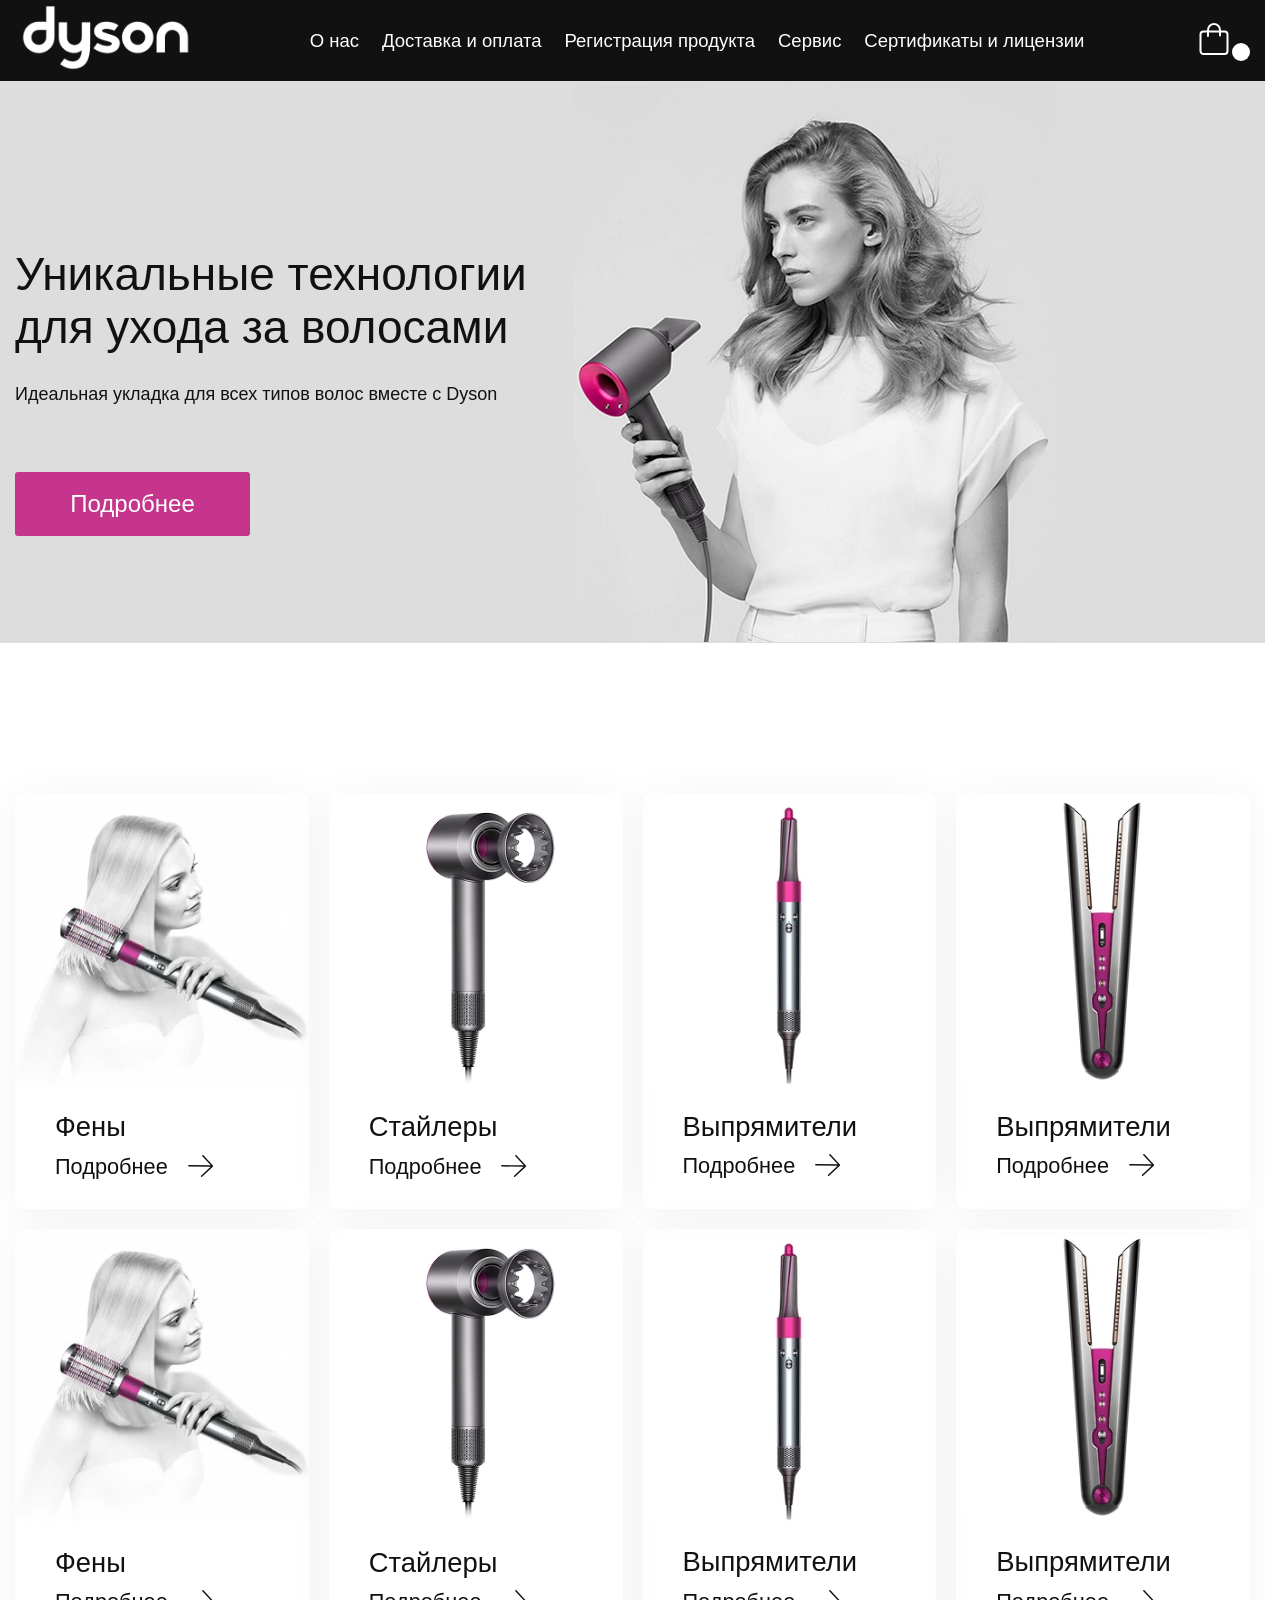
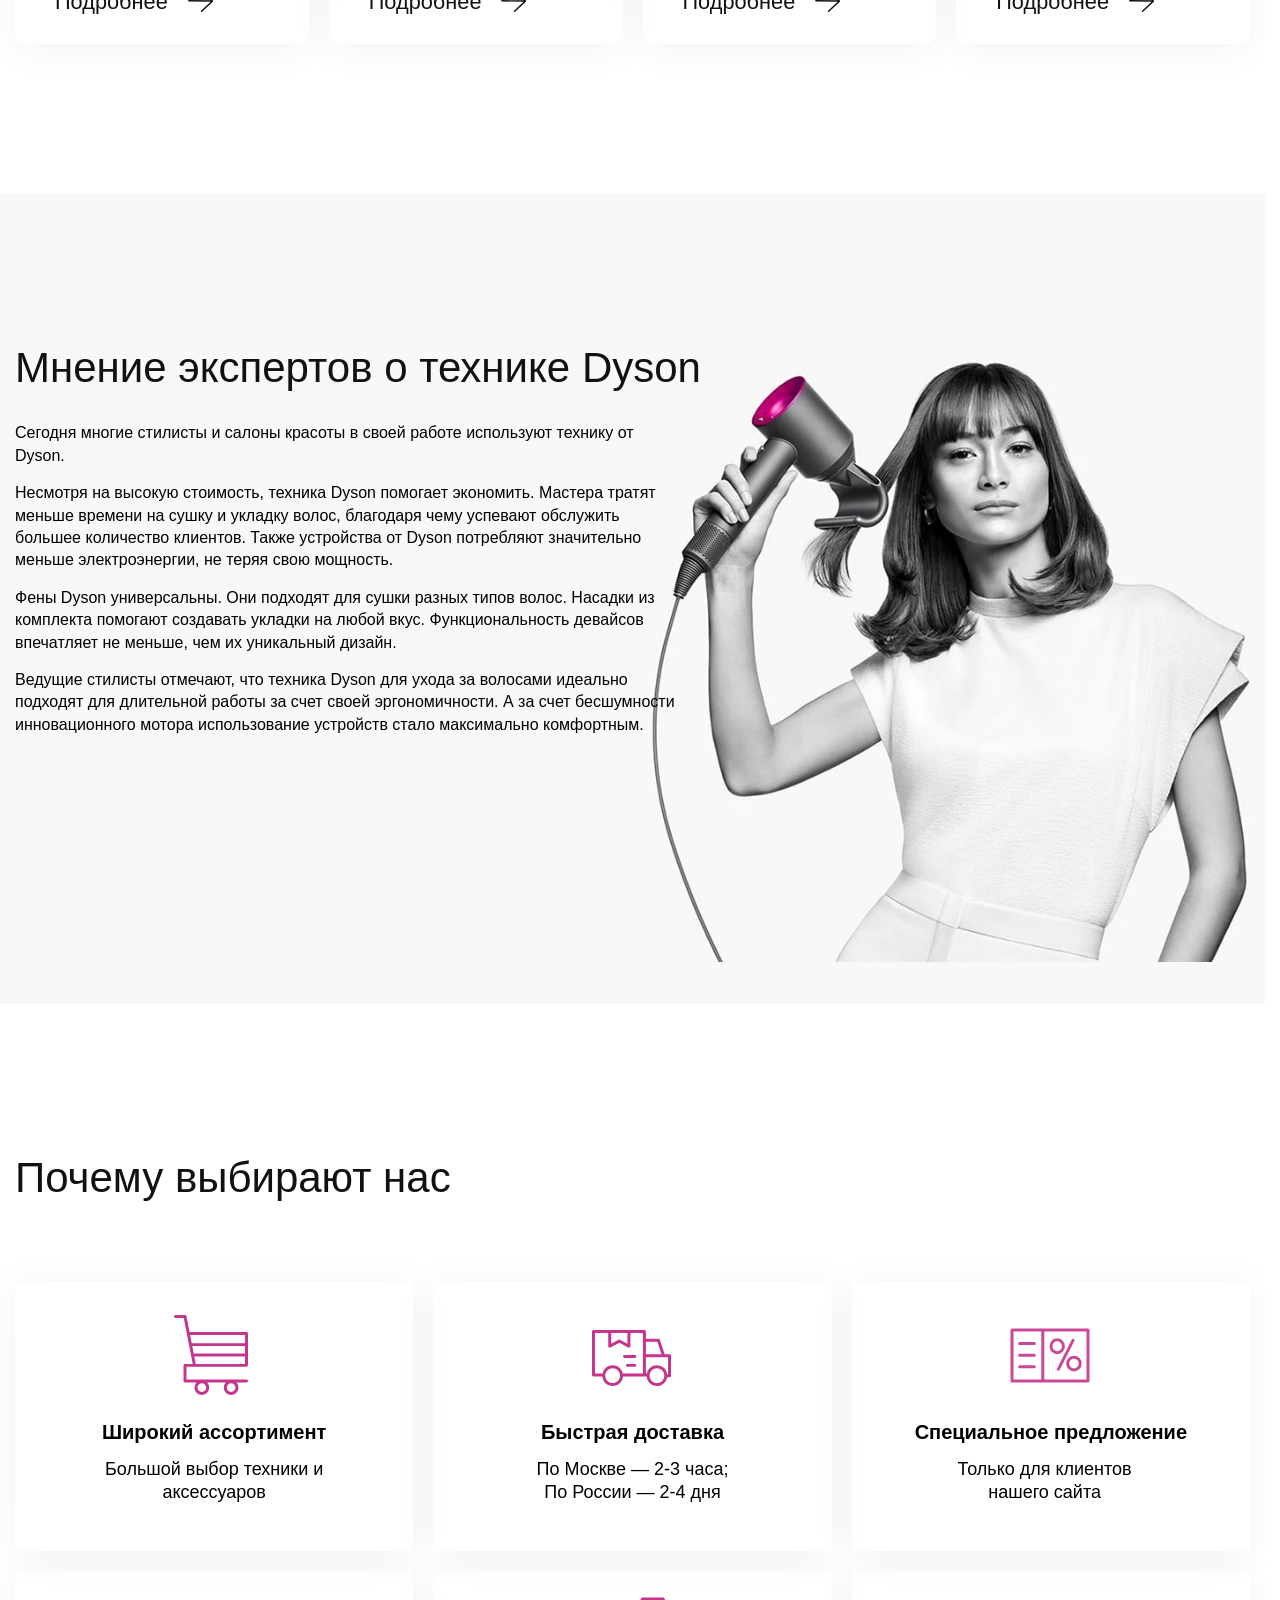
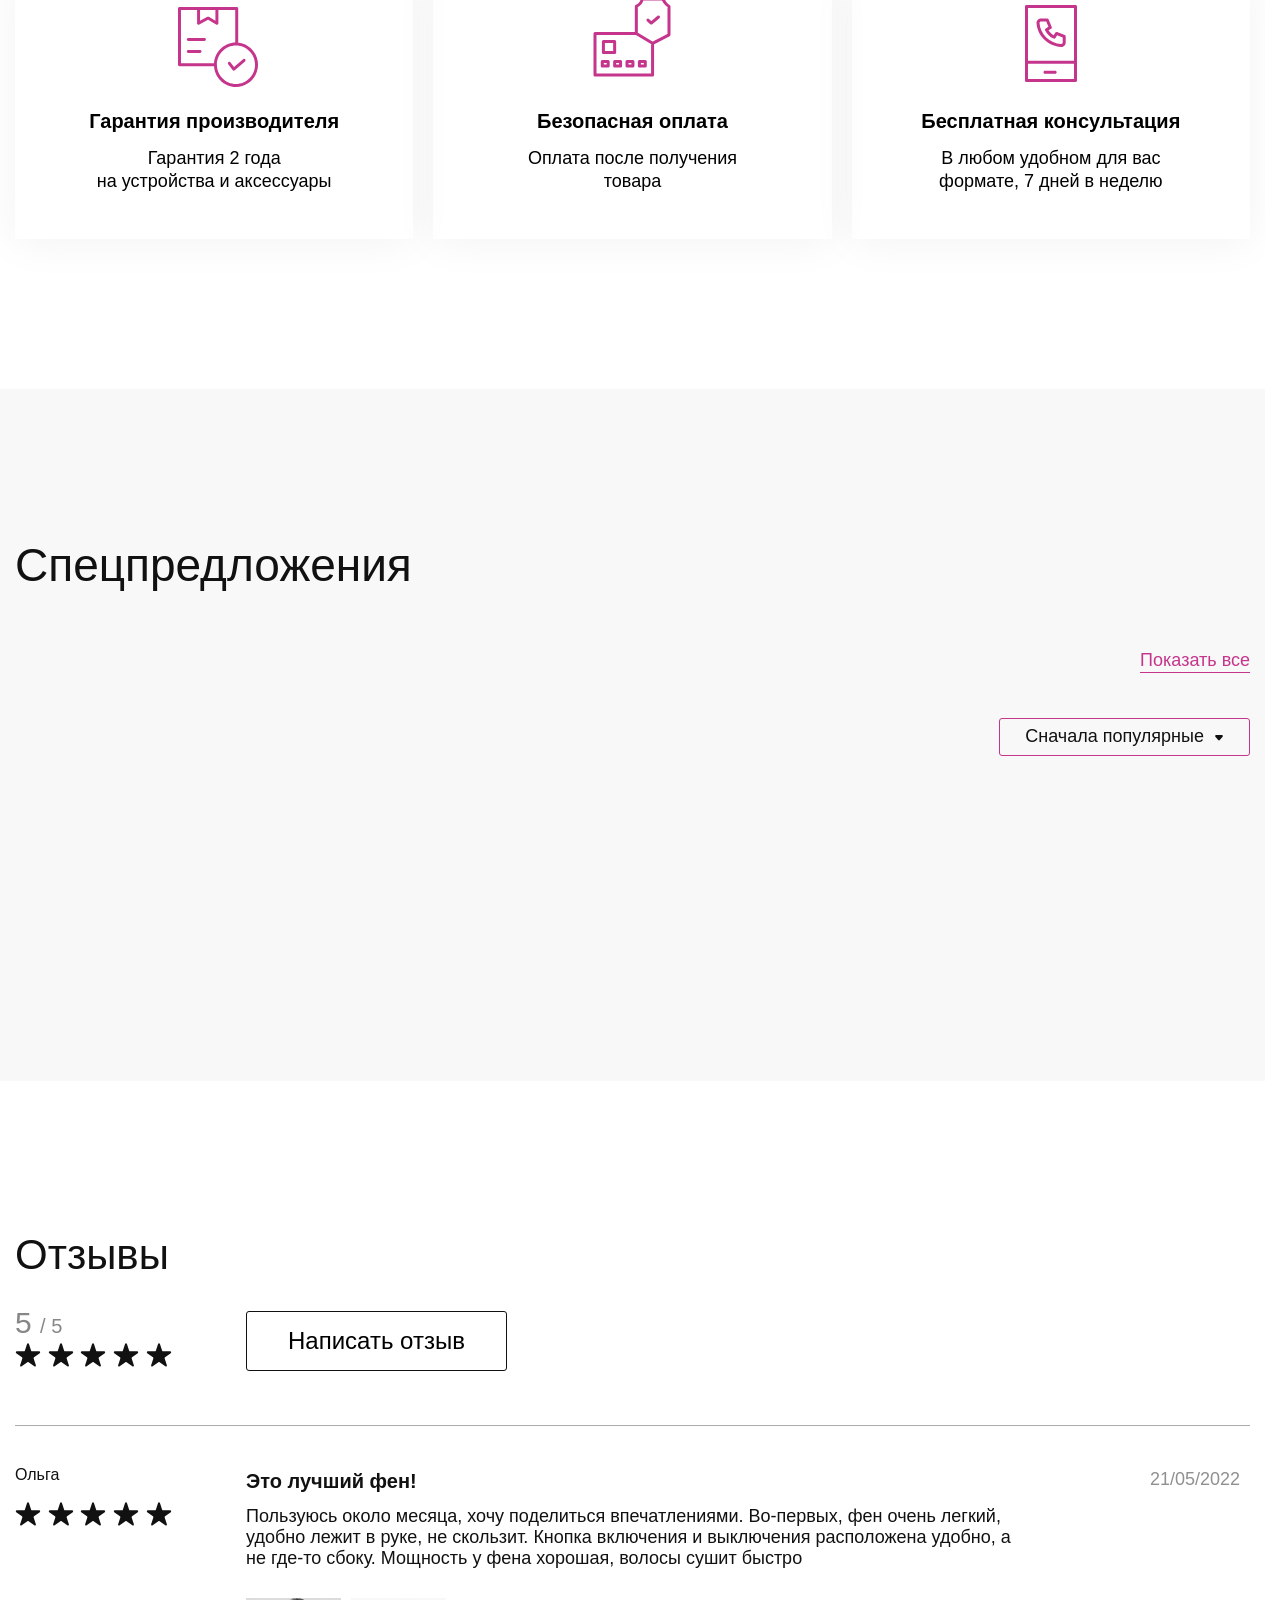
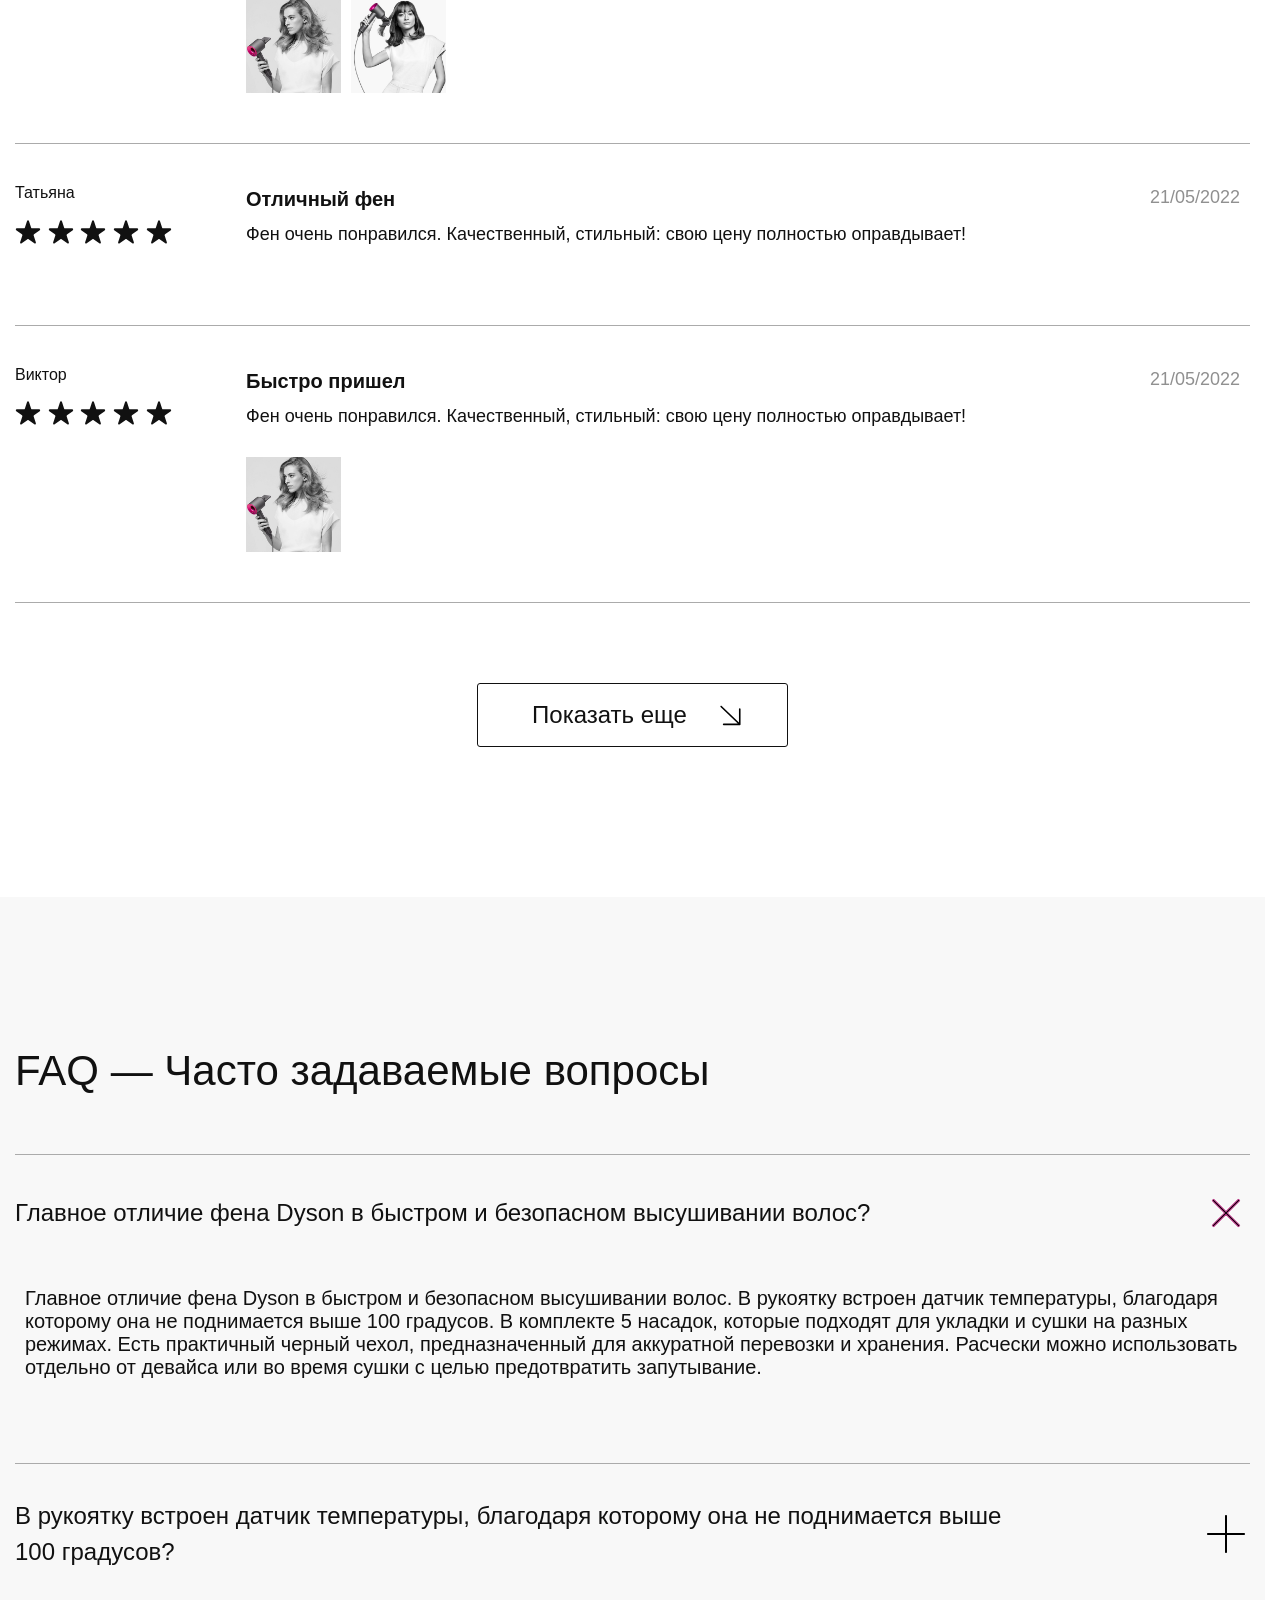
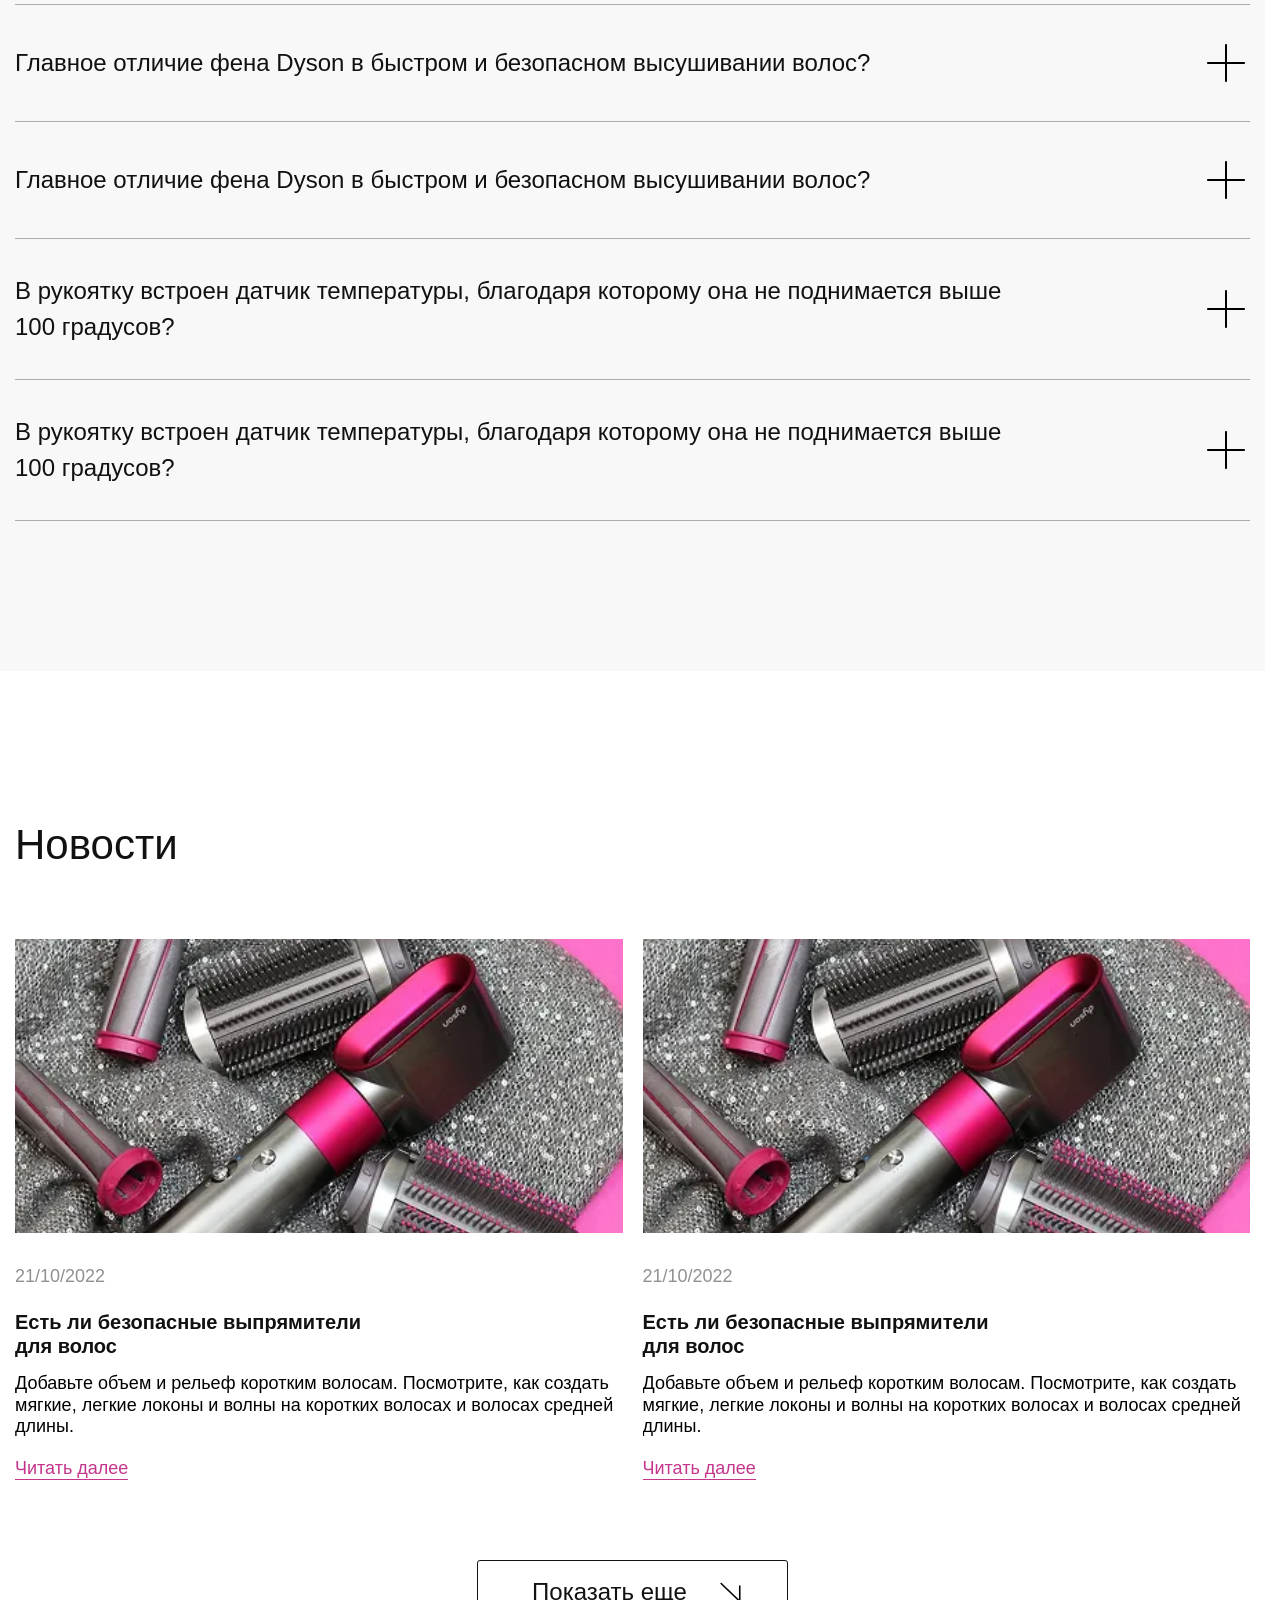
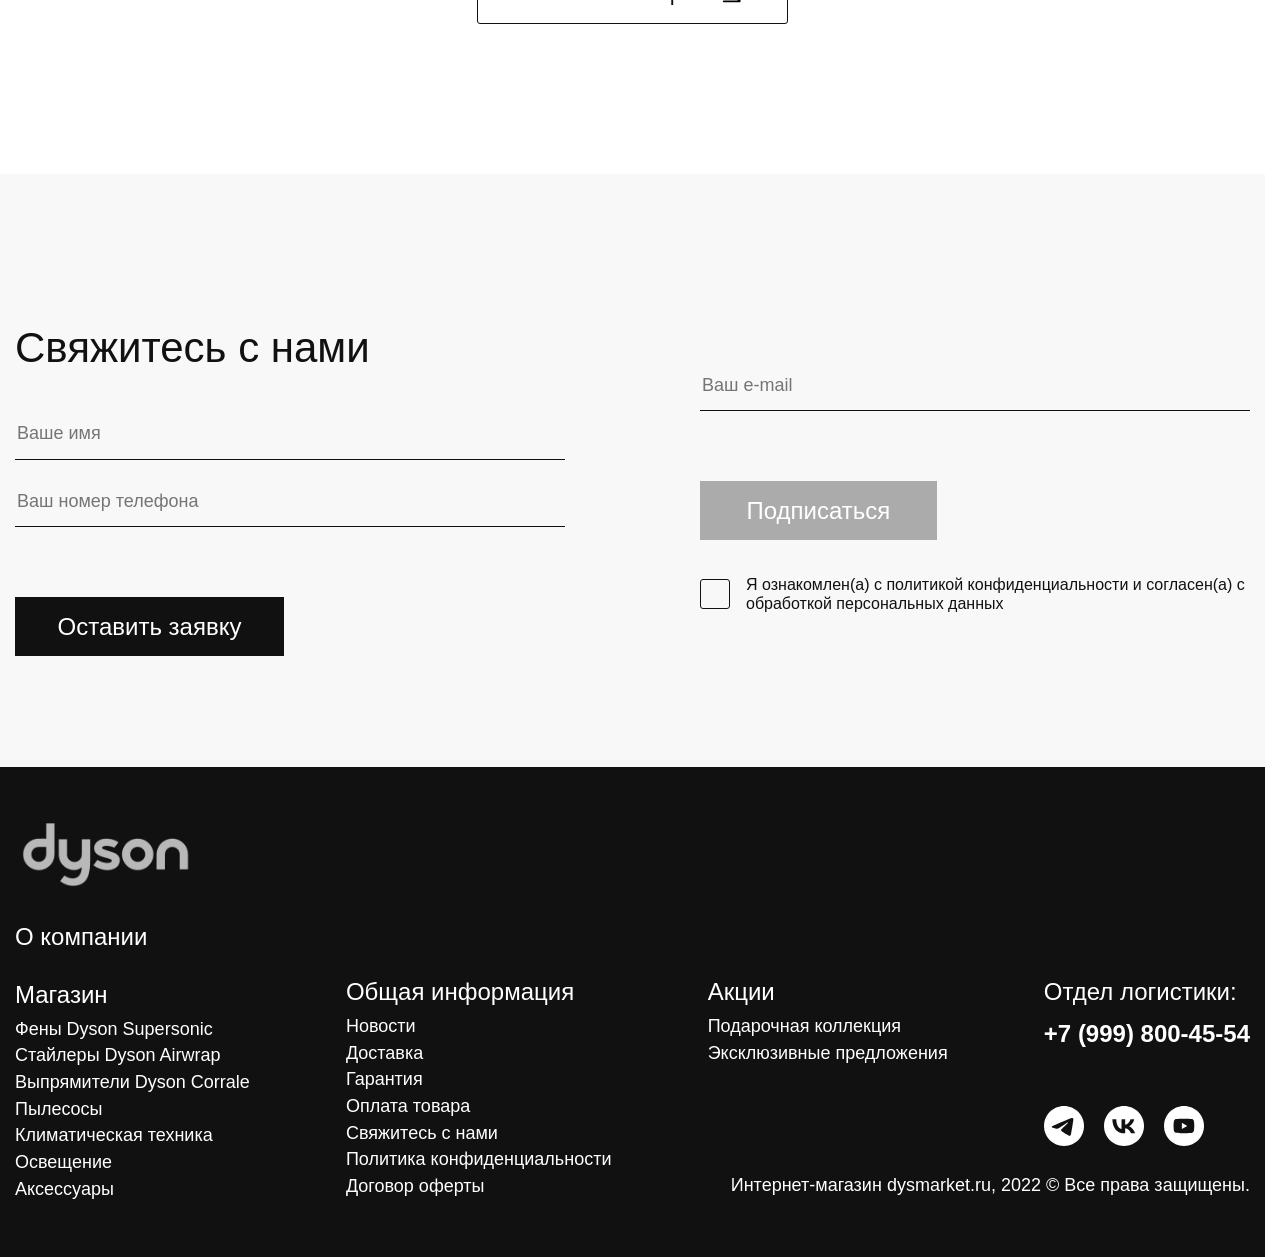
==== index.html @ 35bbd087 "Initial commit" ====
<!doctype html>
<html class="page" lang="ru">
  <head>
    <meta charset="UTF-8" />
    <meta name="viewport" content="width=device-width, initial-scale=1.0" />
    <link rel="stylesheet" href="./css/index.css" />
    <link rel="shortcut icon" href="./icons/favicon.ico" type="image/x-icon" />
    <script defer src="./js/index.js" type="module"></script>
    <title>Dyson</title>
  </head>
  <body class="page__body">
    <header class="header">
      <div class="container header__container">
        <button
          class="header__burger-btn burger"
          type="button"
          aria-label="Открыть меню"
        >
          <svg class="burger__icons" width="50" height="50">
            <use
              class="burger__icon-menu"
              href="./icons/sprite.svg#burger"
            ></use>
            <use
              class="burger__icon-cross"
              href="./icons/sprite.svg#cross"
            ></use>
          </svg>
        </button>
        <a href="/">
          <img
            class="header__logo"
            src="./images/logo.svg"
            width="183"
            height="77"
            alt="Логотип Dyson"
          />
        </a>

        <nav
          class="header__nav header__menu"
          id="header__menu"
          aria-label="Главное меню"
        >
          <ul class="menu__list">
            <li class="menu__item">
              <a class="menu__link" href="#about">О нас</a>
            </li>
            <li class="menu__item">
              <a class="menu__link" href="#delivery-pay">Доставка и оплата</a>
            </li>
            <li class="menu__item">
              <a class="menu__link" href="#register">Регистрация продукта</a>
            </li>
            <li class="menu__item">
              <a class="menu__link" href="#service">Сервис</a>
            </li>
            <li class="menu__item">
              <a class="menu__link" href="#certificates"
                >Сертификаты и лицензии</a
              >
            </li>
          </ul>
        </nav>

        <div class="header__cart-group">
          <a href="./cart.html">
            <svg class="header__cart" width="36" height="36">
              <use
                class="header__cart-icon"
                href="./icons/sprite.svg#cart"
              ></use>
            </svg>
          </a>
          <div class="header__cart-product">
            <p class="header__cart-quantity"></p>
          </div>
        </div>
      </div>
    </header>
    <section class="hero__section">
      <div class="container hero__container">
        <div class="hero__wrapper">
          <div class="hero__info-dec">
            <h1 class="hero__title title" style="grid-area: box-1">
              Уникальные технологии для ухода за волосами
            </h1>
            <p class="hero__text text-light" style="grid-area: box-2">
              Идеальная укладка для всех типов волос вместе с Dyson
            </p>
            <button class="hero__button" type="button" style="grid-area: box-3">
              Подробнее
            </button>
          </div>
          <h1 class="hero__title-mob title" style="grid-area: box-1">
            Уникальные технологии для ухода за волосами
          </h1>
          <div style="grid-area: box-2">
            <p class="hero__text-mob text-light">
              Идеальная укладка для всех типов волос вместе с Dyson
            </p>
            <button class="hero__button-mob" type="button">Подробнее</button>
          </div>

          <picture class="hero__picture-box" style="grid-area: box-3">
            <source
              srcset="./images/hero-img.webp"
              type="image/webp"
              width="481"
              height="850"
            />
            <img
              class="hero__image"
              src="./images/hero-img.png"
              width="481"
              height="864"
              alt="Девушка сушит волосы феном Dyson"
            />
          </picture>
        </div>
      </div>
    </section>
    <section class="categories__section section">
      <div class="container categories__container">
        <div class="categories__list">
          <article class="categories__article">
            <a class="categories__article-link" href="#">
              <picture>
                <source
                  srcset="./images/categories/categories-1-img.webp"
                  type="image/webp"
                />
                <img
                  class="categories__article-image"
                  src="./images/categories/categories-1-img.png"
                  width="325"
                  height="325"
                  loading="lazy"
                  alt="Девушка укладывает волосы стайлером Dyson"
                />
              </picture>
              <div class="categories__article-info">
                <h3 class="categories__article-title title">Фены</h3>
                <div class="categories__article-details">
                  <p class="categories__article-details-link">Подробнее</p>
                  <svg class="categories__article-svg" width="28" height="25">
                    <use
                      class="categories__article-icon"
                      href="./icons/main-sprite.svg#arrow"
                    ></use>
                  </svg>
                </div>
              </div>
            </a>
          </article>
          <article class="categories__article">
            <a class="categories__article-link" href="#">
              <picture>
                <source
                  srcset="./images/categories/categories-2-img.webp"
                  type="image/webp"
                />
                <img
                  class="categories__article-image"
                  src="./images/categories/categories-2-img.png"
                  width="325"
                  height="325"
                  loading="lazy"
                  alt="Девушка укладывает волосы стайлером Dyson"
                />
              </picture>
              <div class="categories__article-info">
                <h3 class="categories__article-title title">Стайлеры</h3>
                <div class="categories__article-details">
                  <p class="categories__article-details-link">Подробнее</p>
                  <svg class="categories__article-svg" width="28" height="25">
                    <use
                      class="categories__article-icon"
                      href="./icons/main-sprite.svg#arrow"
                    ></use>
                  </svg>
                </div>
              </div>
            </a>
          </article>
          <article class="categories__article">
            <a class="categories__article-link" href="#">
              <picture>
                <source
                  srcset="./images/categories/categories-3-img.webp"
                  type="image/webp"
                />
                <img
                  class="categories__article-image"
                  src="./images/categories/categories-3-img.png"
                  width="325"
                  height="325"
                  loading="lazy"
                  alt="Девушка укладывает волосы стайлером Dyson"
                />
              </picture>
              <div class="categories__article-info">
                <h3 class="categories__article-title title">Выпрямители</h3>
                <div class="categories__article-details">
                  <p class="categories__article-details-link">Подробнее</p>
                  <svg class="categories__article-svg" width="28" height="25">
                    <use
                      class="categories__article-icon"
                      href="./icons/main-sprite.svg#arrow"
                    ></use>
                  </svg>
                </div>
              </div>
            </a>
          </article>
          <article class="categories__article">
            <a class="categories__article-link" href="#">
              <picture>
                <source
                  srcset="./images/categories/categories-4-img.webp"
                  type="image/webp"
                />
                <img
                  class="categories__article-image"
                  src="./images/categories/categories-4-img.png"
                  width="325"
                  height="325"
                  loading="lazy"
                  alt="Девушка укладывает волосы стайлером Dyson"
                />
              </picture>
              <div class="categories__article-info">
                <h3 class="categories__article-title title">Выпрямители</h3>
                <div class="categories__article-details">
                  <p class="categories__article-details-link">Подробнее</p>
                  <svg class="categories__article-svg" width="28" height="25">
                    <use
                      class="categories__article-icon"
                      href="./icons/main-sprite.svg#arrow"
                    ></use>
                  </svg>
                </div>
              </div>
            </a>
          </article>
          <article class="categories__article">
            <a class="categories__article-link" href="#">
              <picture>
                <source
                  srcset="./images/categories/categories-1-img.webp"
                  type="image/webp"
                />
                <img
                  class="categories__article-image"
                  src="./images/categories/categories-1-img.png"
                  width="325"
                  height="325"
                  loading="lazy"
                  alt="Девушка укладывает волосы стайлером Dyson"
                />
              </picture>
              <div class="categories__article-info">
                <h3 class="categories__article-title title">Фены</h3>
                <div class="categories__article-details">
                  <p class="categories__article-details-link">Подробнее</p>
                  <svg class="categories__article-svg" width="28" height="25">
                    <use
                      class="categories__article-icon"
                      href="./icons/main-sprite.svg#arrow"
                    ></use>
                  </svg>
                </div>
              </div>
            </a>
          </article>
          <article class="categories__article">
            <a class="categories__article-link" href="#">
              <picture>
                <source
                  srcset="./images/categories/categories-2-img.webp"
                  type="image/webp"
                />
                <img
                  class="categories__article-image"
                  src="./images/categories/categories-2-img.png"
                  width="325"
                  height="325"
                  loading="lazy"
                  alt="Девушка укладывает волосы стайлером Dyson"
                />
              </picture>
              <div class="categories__article-info">
                <h3 class="categories__article-title title">Стайлеры</h3>
                <div class="categories__article-details">
                  <p class="categories__article-details-link">Подробнее</p>
                  <svg class="categories__article-svg" width="28" height="25">
                    <use
                      class="categories__article-icon"
                      href="./icons/main-sprite.svg#arrow"
                    ></use>
                  </svg>
                </div>
              </div>
            </a>
          </article>
          <article class="categories__article">
            <a class="categories__article-link" href="#">
              <picture>
                <source
                  srcset="./images/categories/categories-3-img.webp"
                  type="image/webp"
                />
                <img
                  class="categories__article-image"
                  src="./images/categories/categories-3-img.png"
                  width="325"
                  height="325"
                  loading="lazy"
                  alt="Девушка укладывает волосы стайлером Dyson"
                />
              </picture>
              <div class="categories__article-info">
                <h3 class="categories__article-title title">Выпрямители</h3>
                <div class="categories__article-details">
                  <p class="categories__article-details-link">Подробнее</p>
                  <svg class="categories__article-svg" width="28" height="25">
                    <use
                      class="categories__article-icon"
                      href="./icons/main-sprite.svg#arrow"
                    ></use>
                  </svg>
                </div>
              </div>
            </a>
          </article>
          <article class="categories__article">
            <a class="categories__article-link" href="#">
              <picture>
                <source
                  srcset="./images/categories/categories-4-img.webp"
                  type="image/webp"
                />
                <img
                  class="categories__article-image"
                  src="./images/categories/categories-4-img.png"
                  width="325"
                  height="325"
                  loading="lazy"
                  alt="Девушка укладывает волосы стайлером Dyson"
                />
              </picture>
              <div class="categories__article-info">
                <h3 class="categories__article-title title">Выпрямители</h3>
                <div class="categories__article-details">
                  <p class="categories__article-details-link">Подробнее</p>
                  <svg class="categories__article-svg" width="28" height="25">
                    <use
                      class="categories__article-icon"
                      href="./icons/main-sprite.svg#arrow"
                    ></use>
                  </svg>
                </div>
              </div>
            </a>
          </article>
        </div>
      </div>
    </section>
    <section class="opinion__section">
      <div class="container opinion__container">
        <div class="opinion__wrapper">
          <div class="opinion__info">
            <h2 class="opinion__title title">
              Мнение экспертов о технике Dyson
            </h2>
            <div class="opinion__text text-regular">
              <p class="opinion__paragraph">
                Сегодня многие стилисты и салоны красоты в своей работе
                используют технику от Dyson.
              </p>
              <p class="opinion__paragraph">
                Несмотря на высокую стоимость, техника Dyson помогает экономить.
                Мастера тратят меньше времени на сушку и укладку волос,
                благодаря чему успевают обслужить большее количество клиентов.
                Также устройства от Dyson потребляют значительно меньше
                электроэнергии, не теряя свою мощность.
              </p>
              <p class="opinion__paragraph">
                Фены Dyson универсальны. Они подходят для сушки разных типов
                волос. Насадки из комплекта помогают создавать укладки на любой
                вкус. Функциональность девайсов впечатляет не меньше, чем их
                уникальный дизайн.
              </p>
              <p class="opinion__paragraph">
                Ведущие стилисты отмечают, что техника Dyson для ухода за
                волосами идеально подходят для длительной работы за счет своей
                эргономичности. А за счет бесшумности инновационного мотора
                использование устройств стало максимально комфортным.
              </p>
            </div>
          </div>
          <picture class="opinion__image-box">
            <source srcset="./images/opinion-img.webp" type="image/webp" />
            <img
              class="opinion__image"
              src="./images/opinion-img.png"
              width="700"
              height="700"
              alt="Девушка укладывает волосы феном Dyson"
            />
          </picture>
          <picture class="opinion__image-box-fake">
            <source srcset="./images/opinion-img.webp" type="image/webp" />
            <img
              class="opinion__image-fake"
              src="./images/opinion-img.png"
              width="500"
              height="400"
              alt="Девушка укладывает волосы феном Dyson"
            />
          </picture>
        </div>
      </div>
    </section>
    <section class="advantages__section section">
      <div class="container advantages__container">
        <h2 class="advantages__title title">Почему выбирают нас</h2>
        <div class="advantages__list">
          <div class="advantages__item">
            <img
              class="advantages__item-image"
              src="./icons/advantages/advantages-1-icon.svg"
              loading="lazy"
              width="110"
              height="110"
              alt="Картинка корзины товаров"
            />
            <div class="advantages__item-info">
              <h3 class="advantages__item-title">Широкий ассортимент</h3>
              <p class="advantages__item-text">
                Большой выбор техники и аксессуаров
              </p>
            </div>
          </div>
          <div class="advantages__item">
            <img
              class="advantages__item-image"
              src="./icons/advantages/advantages-2-icon.svg"
              loading="lazy"
              width="110"
              height="110"
              alt="Картинка машины доставки"
            />
            <div class="advantages__item-info">
              <h3 class="advantages__item-title">Быстрая доставка</h3>
              <p class="advantages__item-text">
                По Москве — 2-3 часа; <br />
                По России — 2-4 дня
              </p>
            </div>
          </div>
          <div class="advantages__item">
            <img
              class="advantages__item-image"
              src="./icons/advantages/advantages-3-icon.svg"
              loading="lazy"
              width="110"
              height="110"
              alt="Картинка с рассчетами"
            />
            <div class="advantages__item-info">
              <h3 class="advantages__item-title">Специальное предложение</h3>
              <p class="advantages__item-text">
                Только для клиентов <br />
                нашего сайта
              </p>
            </div>
          </div>
          <div class="advantages__item">
            <img
              class="advantages__item-image"
              src="./icons/advantages/advantages-4-icon.svg"
              loading="lazy"
              width="110"
              height="110"
              alt="Картинка с гарантией"
            />
            <div class="advantages__item-info">
              <h3 class="advantages__item-title">Гарантия производителя</h3>
              <p class="advantages__item-text">
                Гарантия 2 года <br />
                на устройства и аксессуары
              </p>
            </div>
          </div>
          <div class="advantages__item">
            <img
              class="advantages__item-image"
              src="./icons/advantages/advantages-5-icon.svg"
              loading="lazy"
              width="110"
              height="110"
              alt="Картинка об оплате"
            />
            <div class="advantages__item-info">
              <h3 class="advantages__item-title">Безопасная оплата</h3>
              <p class="advantages__item-text">Оплата после получения товара</p>
            </div>
          </div>
          <div class="advantages__item">
            <img
              class="advantages__item-image"
              src="./icons/advantages/advantages-6-icon.svg"
              loading="lazy"
              width="110"
              height="110"
              alt="Картинка с телефоном"
            />
            <div class="advantages__item-info">
              <h3 class="advantages__item-title">Бесплатная консультация</h3>
              <p class="advantages__item-text">
                В любом удобном для вас формате, 7 дней в неделю
              </p>
            </div>
          </div>
        </div>
      </div>
    </section>
    <section id="offers__section" class="offers__section section">
      <div class="offers__container container">
        <h2 class="offers__title">
          Спецпредложения <span class="offers__title-accent"></span>
        </h2>
        <div class="offers__choose">
          <ul class="offers__choose-list"></ul>
          <button class="offers__choose-button" type="button">
            Показать все
          </button>
        </div>
        <div class="offers__filter">
          <button class="offers__filter-button" type="button">
            <span class="offers__filter-button-text">Сначала популярные</span>
            <svg width="10" height="17">
              <use href="./icons/main-sprite.svg#arrow-down"></use>
            </svg>
          </button>

          <ul class="offers__filter-list">
            <li class="offers__filter-option active" data-sort="popular">
              Сначала популярные
            </li>
            <li class="offers__filter-option" data-sort="priceDesc">
              Сначала дорогие
            </li>
            <li class="offers__filter-option" data-sort="priceAsc">
              Сначала дешёвые
            </li>
            <li class="offers__filter-option" data-sort="date">
              Сначала новые
            </li>
          </ul>
        </div>
        <div class="offers__list"></div>
        <div class="offers__buttons"></div>
      </div>
    </section>
    <section class="review__section section">
      <div class="container review__container">
        <h2 class="review__title title">
          Отзывы <span class="review__title-accent"></span>
        </h2>
        <div class="review__button-wrapper">
          <div class="review__rating">
            <p class="review__number-stars">5 <span class="">/ 5</span></p>
            <img
              class="review__five-stars"
              src="./icons/stars.svg"
              alt="Пять звезд"
            />
          </div>
          <button class="review__button">Написать отзыв</button>
          <div class="modal-overlay" id="reviewModal">
            <div class="modal-content">
              <div class="modul__title-wrapper">
                <h2 class="modal__title">Написать отзыв</h2>
                <button class="modal-close">
                  <svg width="50" height="50">
                    <use
                      class="modul__btn-cross"
                      href="./icons/sprite.svg#cross"
                    ></use>
                  </svg>
                </button>
              </div>

              <form id="reviewForm">
                <input
                  id="reviewName"
                  class="review__modal-name"
                  type="text"
                  placeholder="Ваше имя"
                  required
                />
                <input
                  id="reviewTitle"
                  class="review__modal-title"
                  type="text"
                  placeholder="Заголовок отзыва"
                  required
                />

                <textarea
                  class="review__modal-text"
                  id="reviewText"
                  placeholder="Ваш отзыв"
                  required
                ></textarea>
                <div class="file-upload-wrapper">
                  <label class="file-upload-label">
                    Добавить фото
                    <input type="file" id="reviewImage" />
                  </label>
                </div>
                <button class="review__modal-btn button" type="submit">
                  Отправить отзыв
                </button>
              </form>
            </div>
          </div>
        </div>
        <div class="review__article-wrapper">
          <article class="review__article">
            <div class="review__info">
              <p class="review__info-name">Ольга</p>
              <img
                class="review__five-stars"
                src="./icons/stars.svg"
                alt="Пять звезд"
              />
            </div>
            <div class="review__comment">
              <h3 class="review__comment-title">Это лучший фен!</h3>
              <p class="review__comment-text">
                Пользуюсь около месяца, хочу поделиться впечатлениями.
                Во-первых, фен очень легкий, удобно лежит в руке, не скользит.
                Кнопка включения и выключения расположена удобно, а не где-то
                сбоку. Мощность у фена хорошая, волосы сушит быстро
              </p>
              <div class="review__comment-images-box">
                <picture class="review__comment-picture">
                  <source srcset="./images/hero-img.webp" type="image/webp" />
                  <img
                    class="review__comment-image"
                    src="./images/hero-img.png"
                    loading="lazy"
                    alt="Фен Dyson"
                  />
                </picture>
                <picture class="review__comment-picture">
                  <source
                    srcset="./images/opinion-img.webp"
                    type="image/webp"
                  />
                  <img
                    class="review__comment-image"
                    src="./images/opinion-img.png"
                    loading="lazy"
                    alt="Фен Dyson"
                  />
                </picture>
              </div>
            </div>
            <time class="review__article-date" datetime="2022-05-21"
              >21/05/2022</time
            >
          </article>
          <article class="review__article">
            <div class="review__info">
              <p class="review__info-name">Татьяна</p>
              <img
                class="review__five-stars"
                src="./icons/stars.svg"
                loading="lazy"
                alt="Пять звезд"
              />
            </div>
            <div class="review__comment">
              <h3 class="review__comment-title">Отличный фен</h3>
              <p class="review__comment-text">
                Фен очень понравился. Качественный, стильный: свою цену
                полностью оправдывает!
              </p>
              <div class="review__comment-images-box"></div>
            </div>
            <time class="review__article-date" datetime="2022-05-21"
              >21/05/2022</time
            >
          </article>
          <article class="review__article">
            <div class="review__info">
              <p class="review__info-name">Виктор</p>
              <img
                class="review__five-stars"
                src="./icons/stars.svg"
                loading="lazy"
                alt="Пять звезд"
              />
            </div>
            <div class="review__comment">
              <h3 class="review__comment-title">Быстро пришел</h3>
              <p class="review__comment-text">
                Фен очень понравился. Качественный, стильный: свою цену
                полностью оправдывает!
              </p>
              <div class="review__comment-images-box">
                <picture class="review__comment-picture">
                  <source srcset="./images/hero-img.webp" type="image/webp" />
                  <img
                    class="review__comment-image"
                    src="./images/hero-img.png"
                    loading="lazy"
                    alt="Фен Dyson"
                  />
                </picture>
                <picture
                  class="review__comment-picture review__comment-picture--hidden"
                >
                  <source
                    srcset="./images/opinion-img.webp"
                    type="image/webp"
                  />
                  <img
                    class="review__comment-image"
                    src="./images/opinion-img.png"
                    loading="lazy"
                    alt="Фен Dyson"
                  />
                </picture>
                <picture
                  class="review__comment-picture review__comment-picture--hidden"
                >
                  <source
                    srcset="./images/reviews/dyson-img.webp"
                    type="image/webp"
                  />
                  <img
                    class="review__comment-image"
                    src="./images/reviews/dyson-img.png"
                    loading="lazy"
                    alt="Фен Dyson"
                  />
                </picture>
              </div>
            </div>
            <time class="review__article-date" datetime="2022-05-21"
              >21/05/2022</time
            >
          </article>
        </div>
        <button class="review__show-more" type="button">
          <p class="review__show-more-button">Показать еще</p>

          <svg class="review__show-more-arrow">
            <use href="./icons/main-sprite.svg#arrow-more"></use>
          </svg>
        </button>
        <button
          class="review__show-more review__hide-comments"
          type="button"
          hidden
        >
          <p class="review__show-more-button">Скрыть комментарии</p>
        </button>
      </div>
    </section>
    <section class="faq__section">
      <div class="container">
        <h2 class="faq__title title">FAQ — Часто задаваемые вопросы</h2>
        <div class="faq__questions">
          <article class="faq__details">
            <div class="faq__summary">
              <h3 class="faq__summary-title">
                Главное отличие фена Dyson в быстром и безопасном высушивании
                волос?
              </h3>
              <div class="faq__icons">
                <div class="faq-plus-wrapper">
                  <svg width="38" height="38">
                    <use
                      class="faq-plus active"
                      href="./icons/main-sprite.svg#faq-plus"
                    ></use>
                  </svg>
                </div>
              </div>
            </div>
            <p class="faq__text active">
              Главное отличие фена Dyson в быстром и безопасном высушивании
              волос. В рукоятку встроен датчик температуры, благодаря которому
              она не поднимается выше 100 градусов. В комплекте 5 насадок,
              которые подходят для укладки и сушки на разных режимах. Есть
              практичный черный чехол, предназначенный для аккуратной перевозки
              и хранения. Расчески можно использовать отдельно от девайса или во
              время сушки с целью предотвратить запутывание.
            </p>
          </article>
          <article class="faq__details">
            <div class="faq__summary">
              <h3 class="faq__summary-title">
                В рукоятку встроен датчик температуры, благодаря которому она не
                поднимается выше 100 градусов?
              </h3>
              <div class="faq__icons">
                <div class="faq-plus-wrapper">
                  <svg width="38" height="38">
                    <use
                      class="faq-plus"
                      href="./icons/main-sprite.svg#faq-plus"
                    ></use>
                  </svg>
                </div>
              </div>
            </div>
            <p class="faq__text">
              Главное отличие фена Dyson в быстром и безопасном высушивании
              волос. В рукоятку встроен датчик температуры, благодаря которому
              она не поднимается выше 100 градусов. В комплекте 5 насадок,
              которые подходят для укладки и сушки на разных режимах. Есть
              практичный черный чехол, предназначенный для аккуратной перевозки
              и хранения. Расчески можно использовать отдельно от девайса или во
              время сушки с целью предотвратить запутывание.
            </p>
          </article>
          <article class="faq__details">
            <div class="faq__summary">
              <h3 class="faq__summary-title">
                Главное отличие фена Dyson в быстром и безопасном высушивании
                волос?
              </h3>
              <div class="faq__icons">
                <div class="faq-plus-wrapper">
                  <svg width="38" height="38">
                    <use
                      class="faq-plus"
                      href="./icons/main-sprite.svg#faq-plus"
                    ></use>
                  </svg>
                </div>
              </div>
            </div>
            <p class="faq__text">
              Главное отличие фена Dyson в быстром и безопасном высушивании
              волос. В рукоятку встроен датчик температуры, благодаря которому
              она не поднимается выше 100 градусов. В комплекте 5 насадок,
              которые подходят для укладки и сушки на разных режимах. Есть
              практичный черный чехол, предназначенный для аккуратной перевозки
              и хранения. Расчески можно использовать отдельно от девайса или во
              время сушки с целью предотвратить запутывание.
            </p>
          </article>
          <article class="faq__details">
            <div class="faq__summary">
              <h3 class="faq__summary-title">
                Главное отличие фена Dyson в быстром и безопасном высушивании
                волос?
              </h3>
              <div class="faq__icons">
                <div class="faq-plus-wrapper">
                  <svg width="38" height="38">
                    <use
                      class="faq-plus"
                      href="./icons/main-sprite.svg#faq-plus"
                    ></use>
                  </svg>
                </div>
              </div>
            </div>
            <p class="faq__text">
              Главное отличие фена Dyson в быстром и безопасном высушивании
              волос. В рукоятку встроен датчик температуры, благодаря которому
              она не поднимается выше 100 градусов. В комплекте 5 насадок,
              которые подходят для укладки и сушки на разных режимах. Есть
              практичный черный чехол, предназначенный для аккуратной перевозки
              и хранения. Расчески можно использовать отдельно от девайса или во
              время сушки с целью предотвратить запутывание.
            </p>
          </article>
          <article class="faq__details">
            <div class="faq__summary">
              <h3 class="faq__summary-title">
                В рукоятку встроен датчик температуры, благодаря которому она не
                поднимается выше 100 градусов?
              </h3>

              <div class="faq__icons">
                <div class="faq-plus-wrapper">
                  <svg width="38" height="38">
                    <use
                      class="faq-plus"
                      href="./icons/main-sprite.svg#faq-plus"
                    ></use>
                  </svg>
                </div>
              </div>
            </div>
            <p class="faq__text">
              Главное отличие фена Dyson в быстром и безопасном высушивании
              волос. В рукоятку встроен датчик температуры, благодаря которому
              она не поднимается выше 100 градусов. В комплекте 5 насадок,
              которые подходят для укладки и сушки на разных режимах. Есть
              практичный черный чехол, предназначенный для аккуратной перевозки
              и хранения. Расчески можно использовать отдельно от девайса или во
              время сушки с целью предотвратить запутывание.
            </p>
          </article>
          <article class="faq__details">
            <div class="faq__summary">
              <h3 class="faq__summary-title">
                В рукоятку встроен датчик температуры, благодаря которому она не
                поднимается выше 100 градусов?
              </h3>
              <div class="faq__icons">
                <div class="faq-plus-wrapper">
                  <svg width="38" height="38">
                    <use
                      class="faq-plus"
                      href="./icons/main-sprite.svg#faq-plus"
                    ></use>
                  </svg>
                </div>
              </div>
            </div>
            <p class="faq__text">
              Главное отличие фена Dyson в быстром и безопасном высушивании
              волос. В рукоятку встроен датчик температуры, благодаря которому
              она не поднимается выше 100 градусов. В комплекте 5 насадок,
              которые подходят для укладки и сушки на разных режимах. Есть
              практичный черный чехол, предназначенный для аккуратной перевозки
              и хранения. Расчески можно использовать отдельно от девайса или во
              время сушки с целью предотвратить запутывание.
            </p>
          </article>
        </div>
      </div>
    </section>
    <section class="news__section section">
      <div class="container">
        <h2 class="news__title title">Новости</h2>
        <div class="news__list">
          <article class="news__article">
            <picture class="news__article-image-box">
              <source srcset="./images/news-image.webp" type="image/webp" />
              <img
                class="news__article-image"
                src="./images/news-image.png"
                width="440"
                height="294"
                loading="lazy"
                alt="Фен Dyson с разными насадками"
              />
            </picture>

            <time class="news__article-data" datetime="2022-10-21"
              >21/10/2022
            </time>
            <h3 class="news__article-title">
              Есть ли безопасные выпрямители для волос
            </h3>
            <p class="news__article-text">
              Добавьте объем и рельеф коротким волосам. Посмотрите, как создать
              мягкие, легкие локоны и волны на коротких волосах и волосах
              средней длины.
            </p>
            <button class="news__article-button" type="button">
              Читать далее
            </button>
          </article>
          <article class="news__article">
            <picture class="news__article-image-box">
              <source srcset="./images/news-image.webp" type="image/webp" />
              <img
                class="news__article-image"
                src="./images/news-image.png"
                width="440"
                height="294"
                loading="lazy"
                alt="Фен Dyson с разными насадками"
              />
            </picture>
            <time class="news__article-data" datetime="2022-10-21"
              >21/10/2022
            </time>
            <h3 class="news__article-title">
              Есть ли безопасные выпрямители для волос
            </h3>
            <p class="news__article-text">
              Добавьте объем и рельеф коротким волосам. Посмотрите, как создать
              мягкие, легкие локоны и волны на коротких волосах и волосах
              средней длины.
            </p>
            <button class="news__article-button" type="button">
              Читать далее
            </button>
          </article>
        </div>
        <button class="news__show-more" type="button">
          <p class="news__show-more-button">Показать еще</p>

          <svg class="news__show-more-arrow">
            <use href="./icons/main-sprite.svg#arrow-more"></use>
          </svg>
        </button>
        <button
          class="news__show-more news__hide-comments"
          type="button"
          hidden
        >
          <p class="news__show-more-button">Скрыть новости</p>
        </button>
      </div>
    </section>
    <section class="connection__section">
      <div class="connection__container container">
        <div class="connection__contact">
          <h3 class="connection__title title">Свяжитесь с нами</h3>
          <form class="connection__form">
            <label class="connection__contact-label">
              <input
                id="connection-name"
                class="connection__contact-input"
                type="text"
                name="name"
                placeholder="Ваше имя"
                required
              />
            </label>
            <label class="connection__contact-label">
              <input
                id="connection-phone"
                class="connection__contact-input"
                type="text"
                name="tel"
                placeholder="Ваш номер телефона"
                required
              />
            </label>
          </form>
          <button
            class="connection__contact-button connection__btn"
            type="button"
          >
            Оставить заявку
          </button>
        </div>
        <div class="connection__news">
          <h3 class="connection__title title">  </h3>
          <form class="connection__form">
            <label class="connection__news-label">
              <input
                id="email"
                class="connection__news-input"
                type="email"
                name="email"
                placeholder="Ваш e-mail"
                required
              />
            </label>
          </form>
          <button
            id="connection__new-button"
            class="connection__news-button connection__btn"
            type="button"
            disabled
          >
            Подписаться
          </button>
          <label class="connection__checkbox-label">
            <input
              id="connection__checkbox"
              class="connection__checkbox"
              type="checkbox"
              name="checkbox"
              required
            />
            <span class="connection__checkbox-text"
              >Я ознакомлен(а) с политикой конфиденциальности и согласен(а) с
              обработкой персональных данных
            </span>
          </label>
        </div>
      </div>
    </section>
    <footer class="footer">
      <div class="footer__container container">
        <img
          class="footer__logo"
          src="./images/logo.svg"
          width="183"
          height="77"
          loading="lazy"
          alt="Логотип Dyson"
        />
        <div class="footer__menu-wrapper">
          <div class="footer__menu-list" style="grid-area: box-1">
            <h2 class="footer__title">О компании</h2>
            <div class="footer__menu">
              <h3 class="footer__list-title">Магазин</h3>
              <ul class="footer__list">
                <li class="footer__list-item">
                  <a href="*" class="footer__list-link"
                    >Фены Dyson Supersonic</a
                  >
                </li>
                <li class="footer__list-item">
                  <a href="*" class="footer__list-link"
                    >Стайлеры Dyson Airwrap</a
                  >
                </li>
                <li class="footer__list-item">
                  <a href="*" class="footer__list-link"
                    >Выпрямители Dyson Corrale</a
                  >
                </li>
                <li class="footer__list-item">
                  <a href="*" class="footer__list-link">Пылесосы</a>
                </li>
                <li class="footer__list-item">
                  <a href="*" class="footer__list-link"
                    >Климатическая техника</a
                  >
                </li>
                <li class="footer__list-item">
                  <a href="*" class="footer__list-link">Освещение</a>
                </li>
                <li class="footer__list-item">
                  <a href="*" class="footer__list-link">Аксессуары</a>
                </li>
              </ul>
            </div>
          </div>
          <div class="footer__menu" style="grid-area: box-2">
            <h3 class="footer__list-title footer__subtitle">
              Общая информация
            </h3>
            <ul class="footer__list">
              <li class="footer__list-item">
                <a href="*" class="footer__list-link">Новости</a>
              </li>
              <li class="footer__list-item">
                <a href="*" class="footer__list-link">Доставка</a>
              </li>
              <li class="footer__list-item">
                <a href="*" class="footer__list-link">Гарантия</a>
              </li>
              <li class="footer__list-item">
                <a href="*" class="footer__list-link">Оплата товара</a>
              </li>
              <li class="footer__list-item">
                <a href="*" class="footer__list-link">Свяжитесь с нами</a>
              </li>
              <li class="footer__list-item">
                <a href="*" class="footer__list-link"
                  >Политика конфиденциальности</a
                >
              </li>
              <li class="footer__list-item">
                <a href="*" class="footer__list-link">Договор оферты</a>
              </li>
            </ul>
          </div>
          <div class="footer__menu footer__stock" style="grid-area: box-3">
            <h3 class="footer__list-title footer__subtitle">Акции</h3>
            <ul class="footer__list">
              <li class="footer__list-item">
                <a href="*" class="footer__list-link">Подарочная коллекция</a>
              </li>
              <li class="footer__list-item">
                <a href="*" class="footer__list-link"
                  >Эксклюзивные предложения</a
                >
              </li>
            </ul>
          </div>
          <div class="footer__menu" style="grid-area: box-4">
            <h3 class="footer__list-title footer__subtitle">
              Отдел логистики:
            </h3>
            <a class="footer__phone" href="tel:+79998004554"
              >+7 (999) 800-45-54</a
            >
            <div class="footer__socials">
              <a href="*">
                <img
                  class="footer__socials-icon"
                  src="./icons/footer/tg-icon.svg"
                  loading="lazy"
                  alt="Телеграм"
                />
              </a>
              <a href="*">
                <img
                  class="footer__socials-icon"
                  src="./icons/footer/vk-icon.svg"
                  loading="lazy"
                  alt="ВКонтакте"
                />
              </a>
              <a href="*">
                <img
                  class="footer__socials-icon"
                  src="./icons/footer/youtube-icon.svg"
                  loading="lazy"
                  alt="YouTube"
                />
              </a>
            </div>
          </div>
          <p class="footer__copyright">
            Интернет-магазин <a href="*">dysmarket.ru</a>, 2022 &copy; Все права
            защищены.
          </p>
        </div>
      </div>
    </footer>
  </body>
</html>
---- css/index.css ----
/* base */
@import "./base/normalize.css";
@import "./base/fonts.css";
@import "./base/vars.css";
@import "./base/globals.css";

/* blocks */
@import "./blocks/header.css";
@import "./blocks/menu.css";
@import "./blocks/burger.css";
@import "./blocks/hero.css";
@import "./blocks/categories.css";
@import "./blocks/opinion.css";
@import "./blocks/advantages.css";
@import "./blocks/offers.css";
@import "./blocks/review.css";
@import "./blocks/faq.css";
@import "./blocks/news.css";
@import "./blocks/connection.css";
@import "./blocks/footer.css";

/* pages */
@import "./blocks/cart.css";
@import "./blocks/product-card.css";
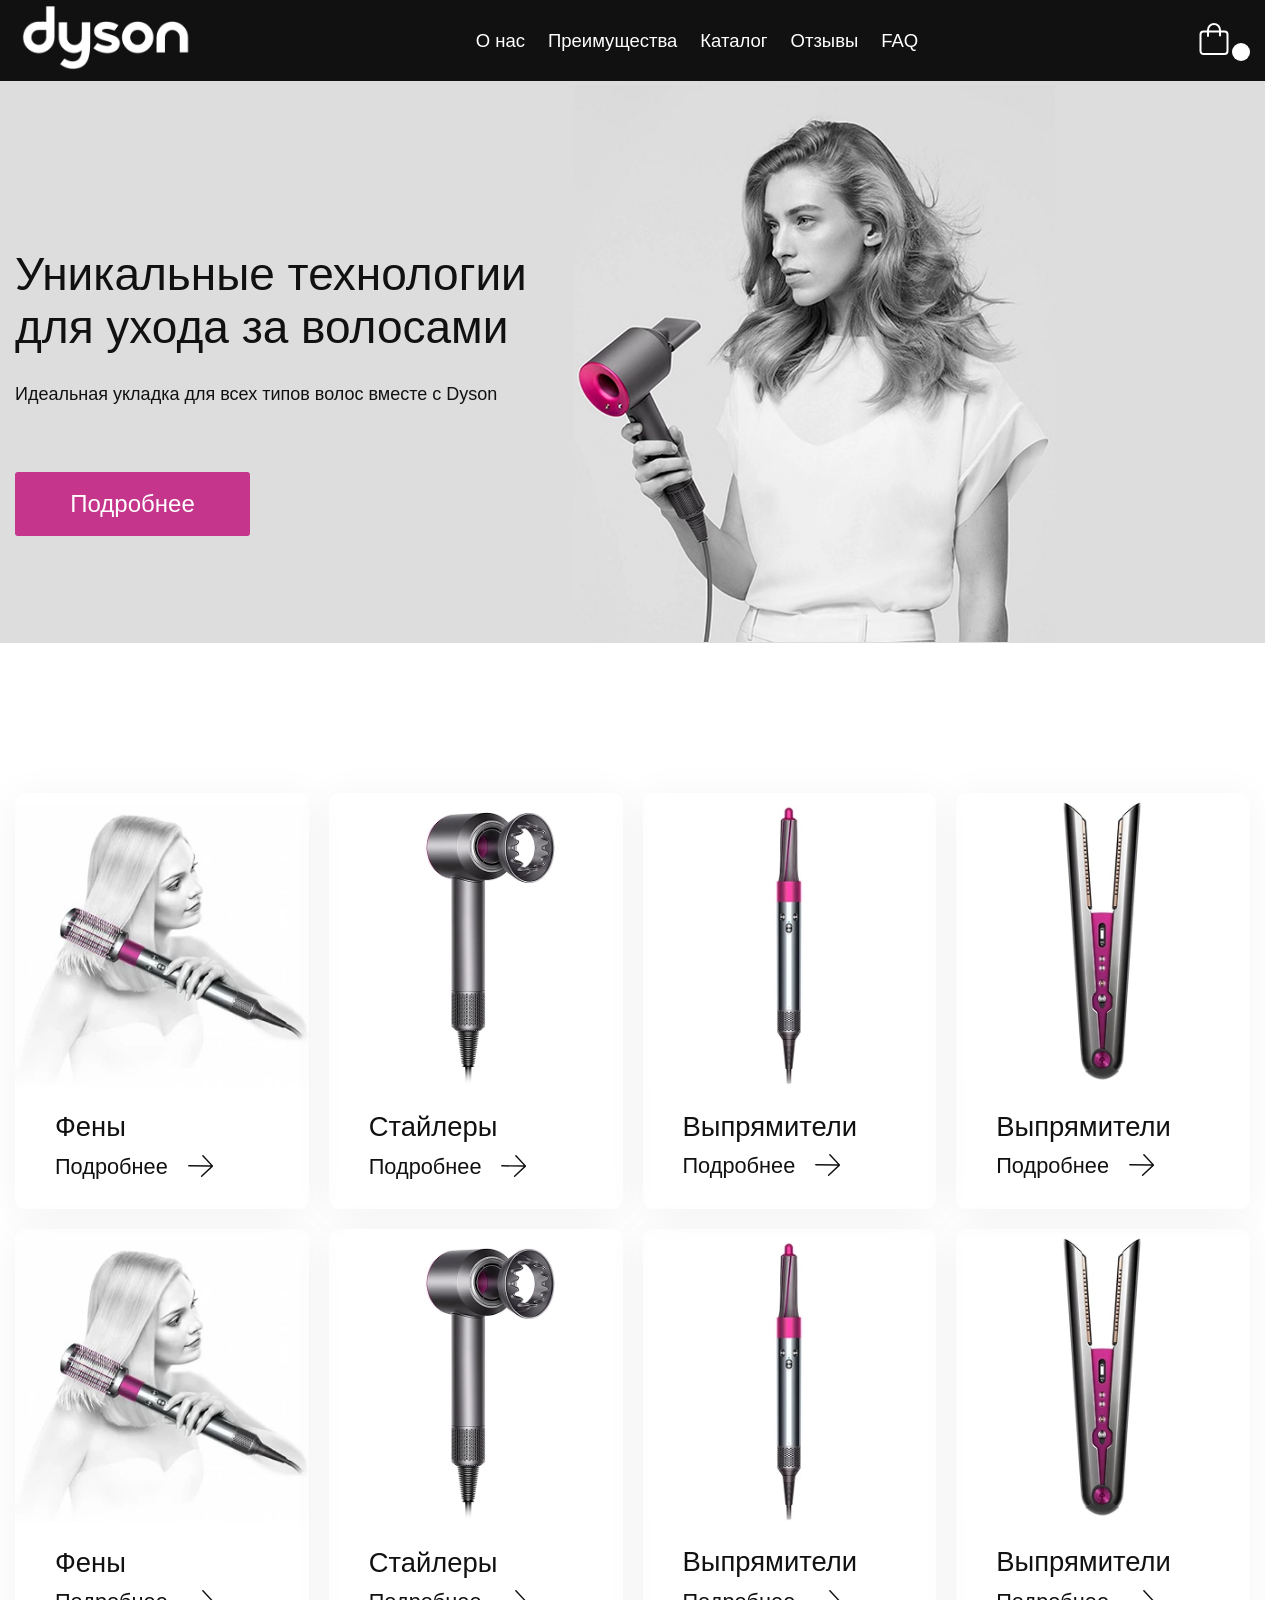
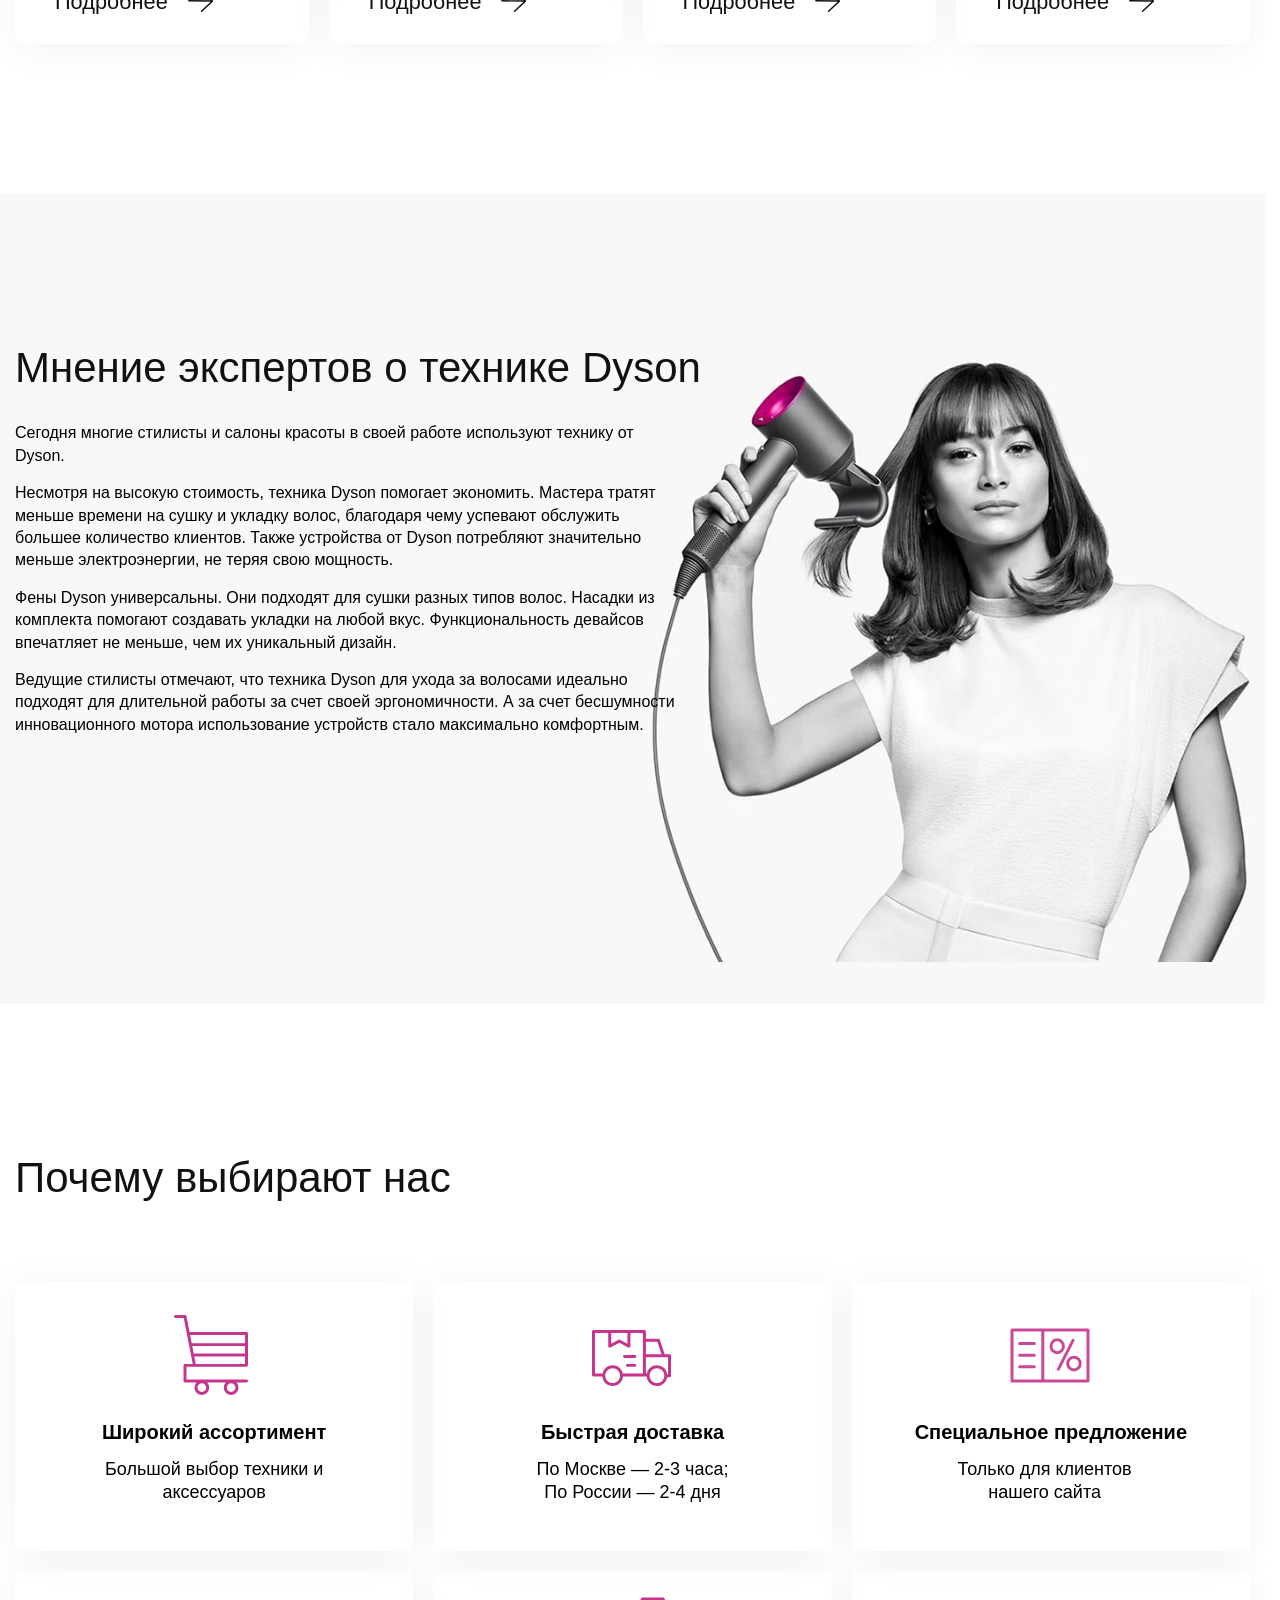
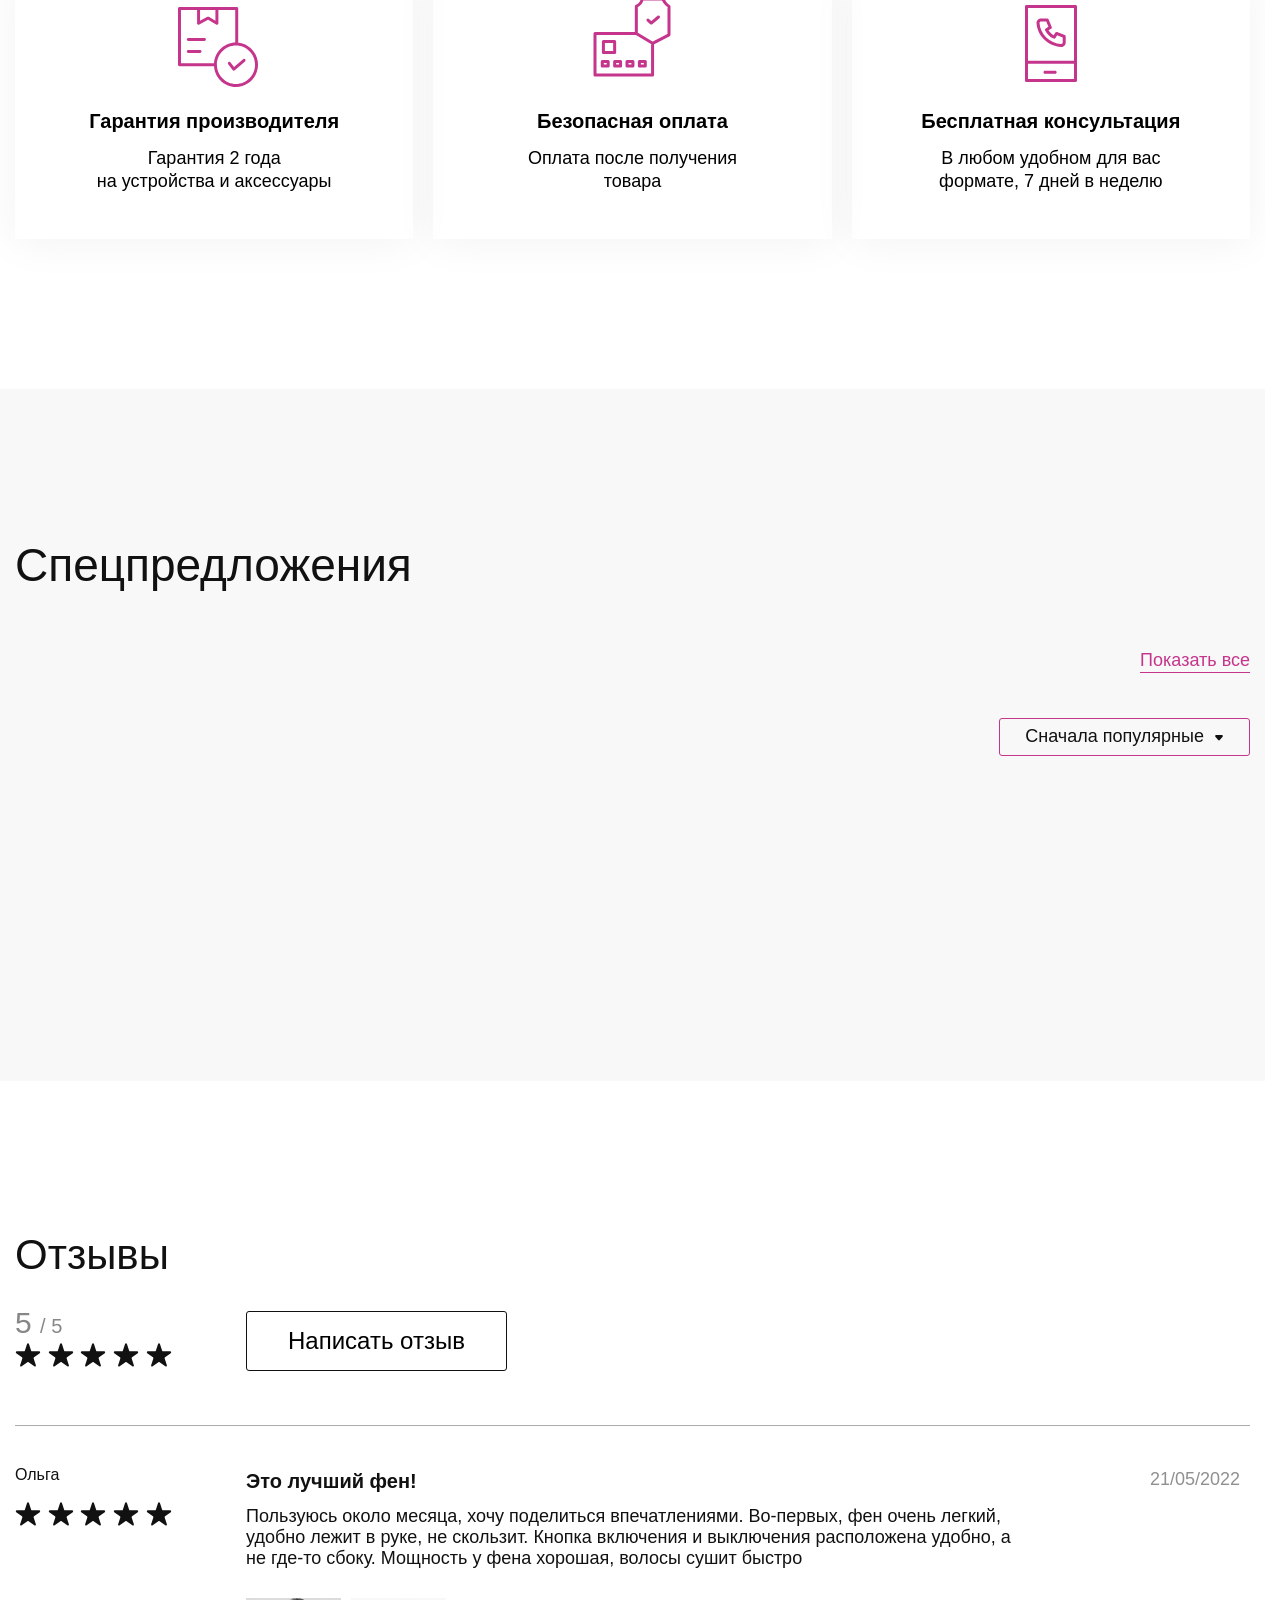
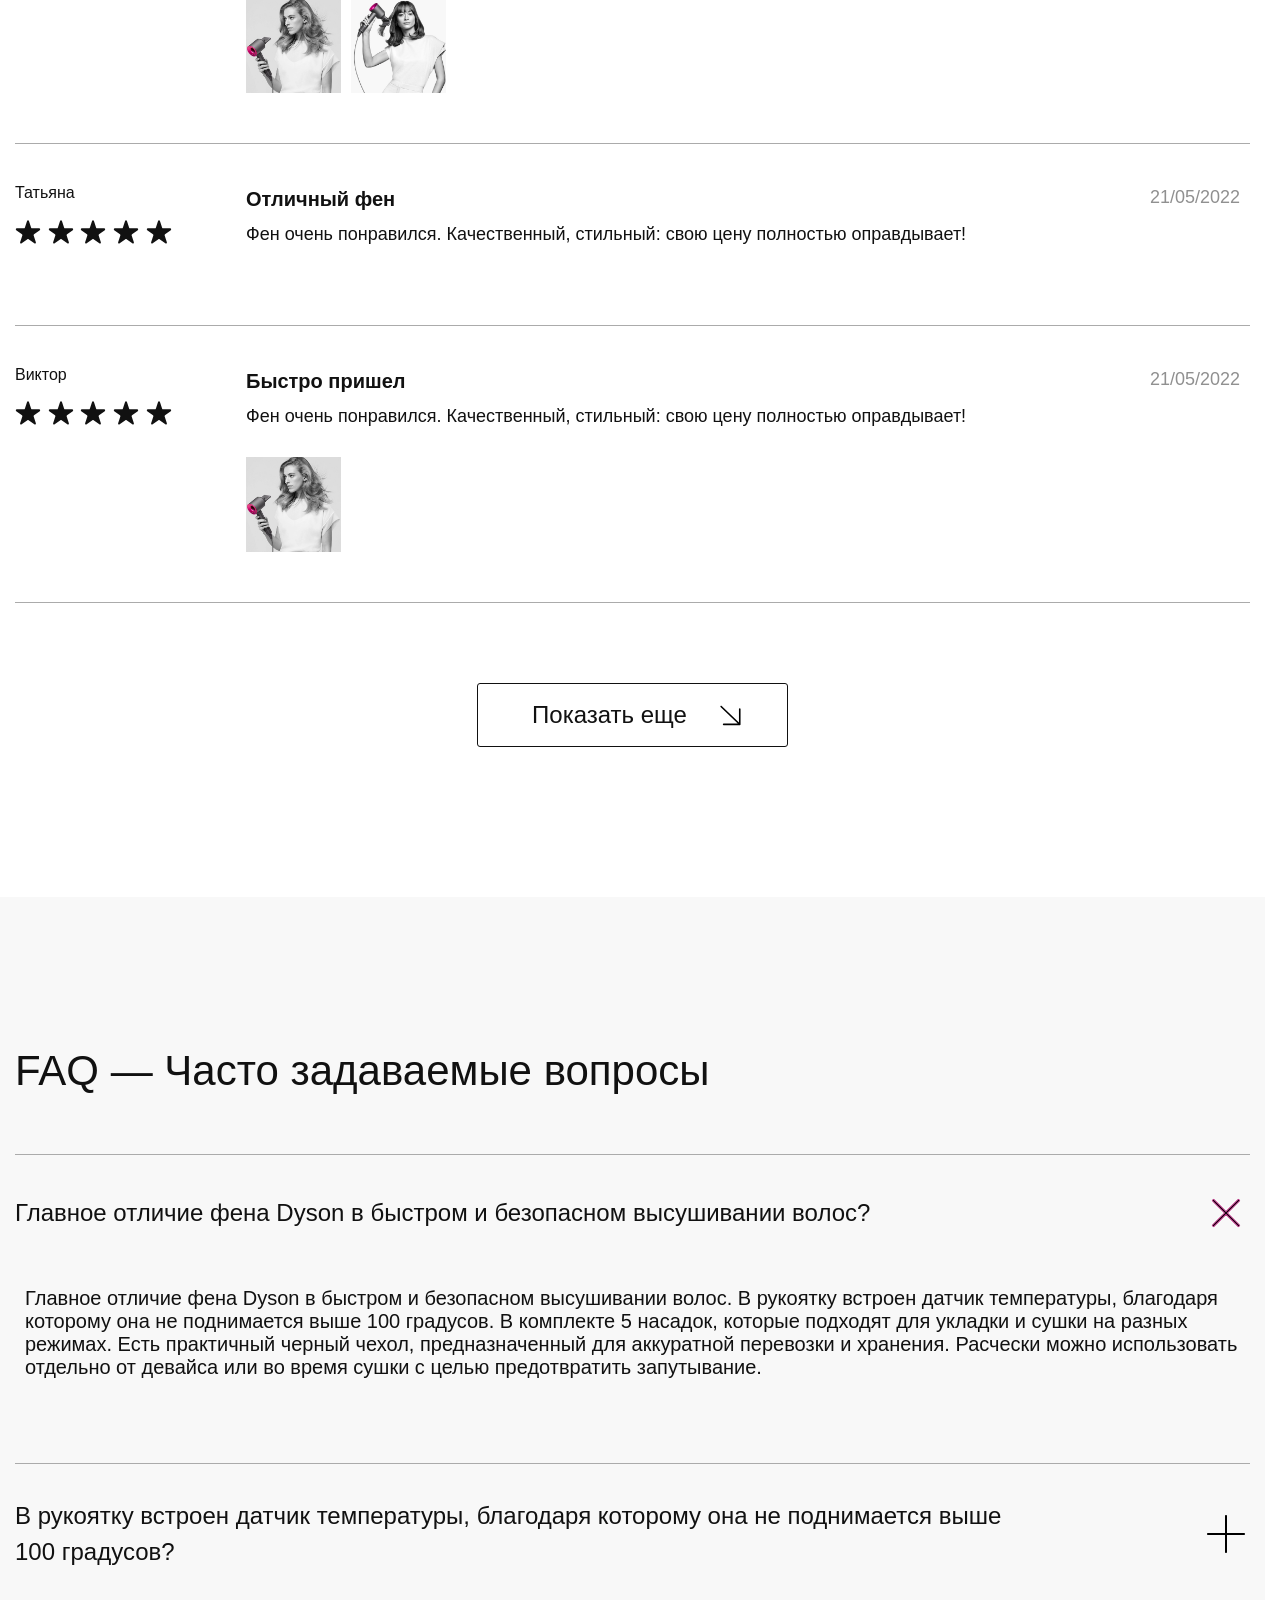
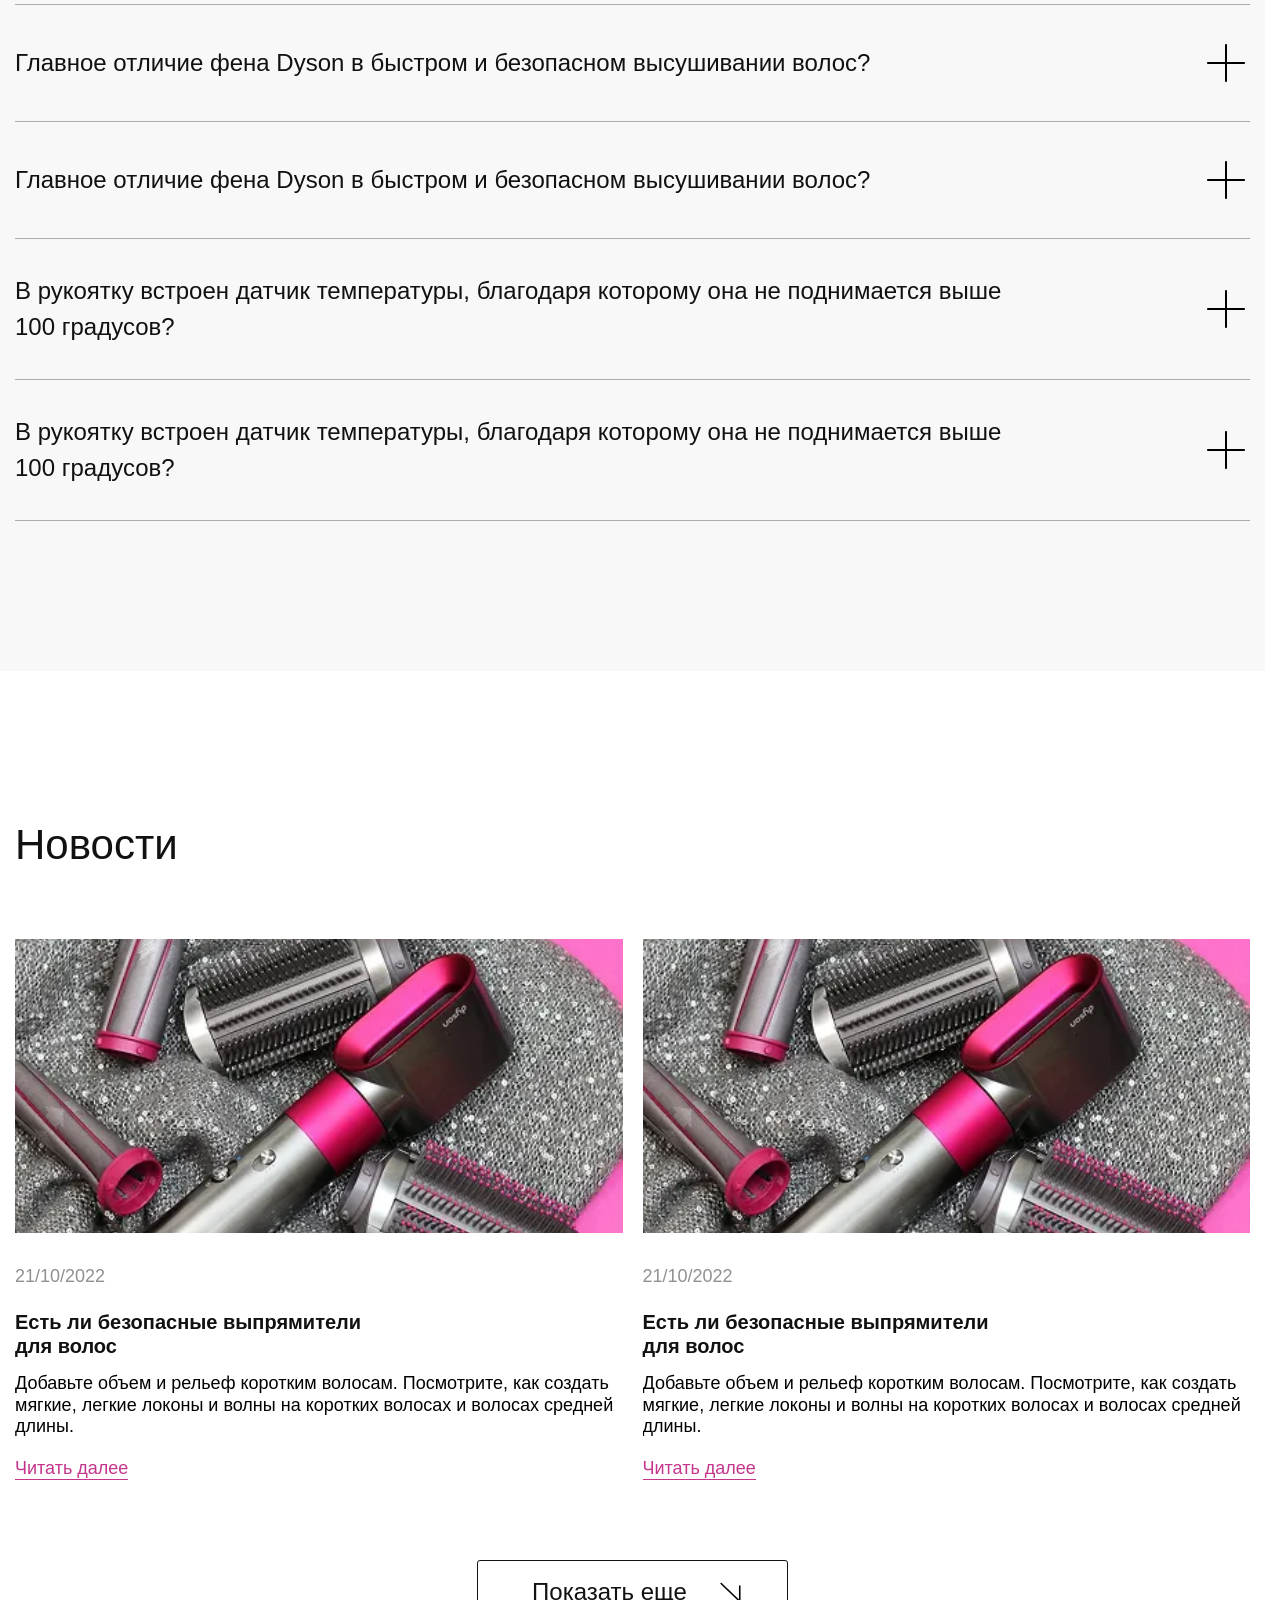
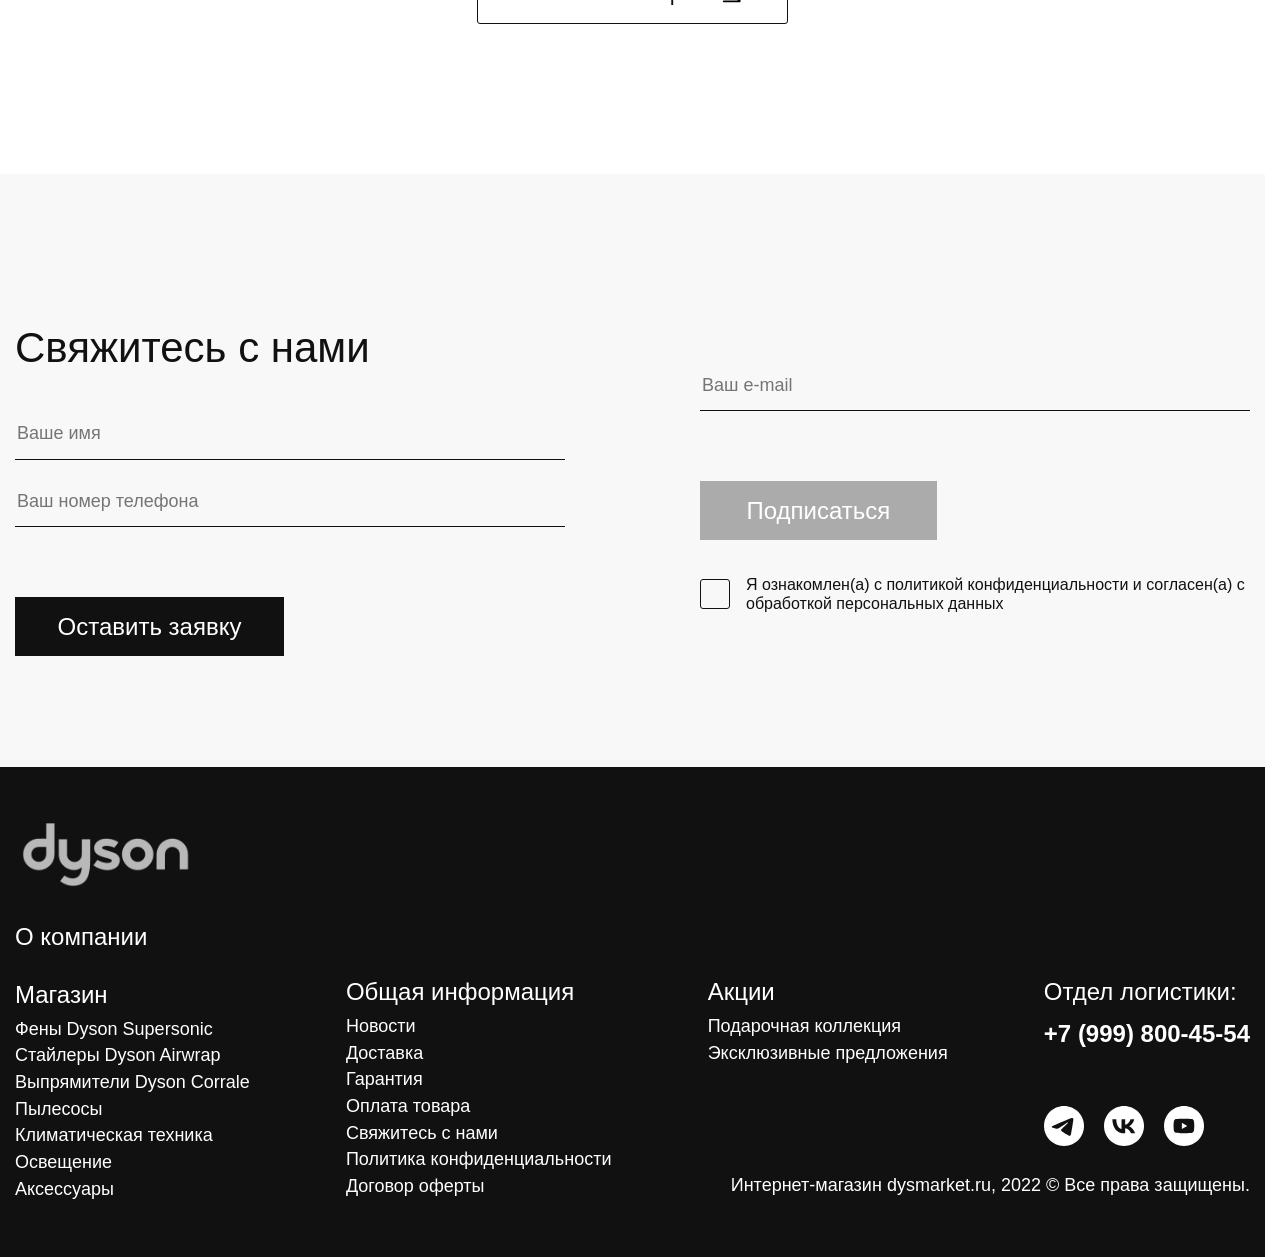
==== commit 3892f074: "links change" ====
--- a/index.html
+++ b/index.html
@@ -27,7 +27,7 @@
             ></use>
           </svg>
         </button>
-        <a href="/">
+        <a href="./">
           <img
             class="header__logo"
             src="./images/logo.svg"
@@ -47,17 +47,17 @@
               <a class="menu__link" href="#about">О нас</a>
             </li>
             <li class="menu__item">
-              <a class="menu__link" href="#delivery-pay">Доставка и оплата</a>
+              <a class="menu__link" href="#delivery-pay">Преимущества</a>
             </li>
             <li class="menu__item">
-              <a class="menu__link" href="#register">Регистрация продукта</a>
+              <a class="menu__link" href="#offers__section">Каталог</a>
             </li>
             <li class="menu__item">
-              <a class="menu__link" href="#service">Сервис</a>
+              <a class="menu__link" href="#review">Отзывы</a>
             </li>
             <li class="menu__item">
-              <a class="menu__link" href="#certificates"
-                >Сертификаты и лицензии</a
+              <a class="menu__link" href="#faq"
+                >FAQ</a
               >
             </li>
           </ul>
@@ -366,7 +366,7 @@
         </div>
       </div>
     </section>
-    <section class="opinion__section">
+    <section id="about" class="opinion__section">
       <div class="container opinion__container">
         <div class="opinion__wrapper">
           <div class="opinion__info">
@@ -422,7 +422,7 @@
         </div>
       </div>
     </section>
-    <section class="advantages__section section">
+    <section id="delivery-pay" class="advantages__section section">
       <div class="container advantages__container">
         <h2 class="advantages__title title">Почему выбирают нас</h2>
         <div class="advantages__list">
@@ -564,7 +564,7 @@
         <div class="offers__buttons"></div>
       </div>
     </section>
-    <section class="review__section section">
+    <section id="review" class="review__section section">
       <div class="container review__container">
         <h2 class="review__title title">
           Отзывы <span class="review__title-accent"></span>
@@ -773,7 +773,7 @@
         </button>
       </div>
     </section>
-    <section class="faq__section">
+    <section id="faq" class="faq__section">
       <div class="container">
         <h2 class="faq__title title">FAQ — Часто задаваемые вопросы</h2>
         <div class="faq__questions">
